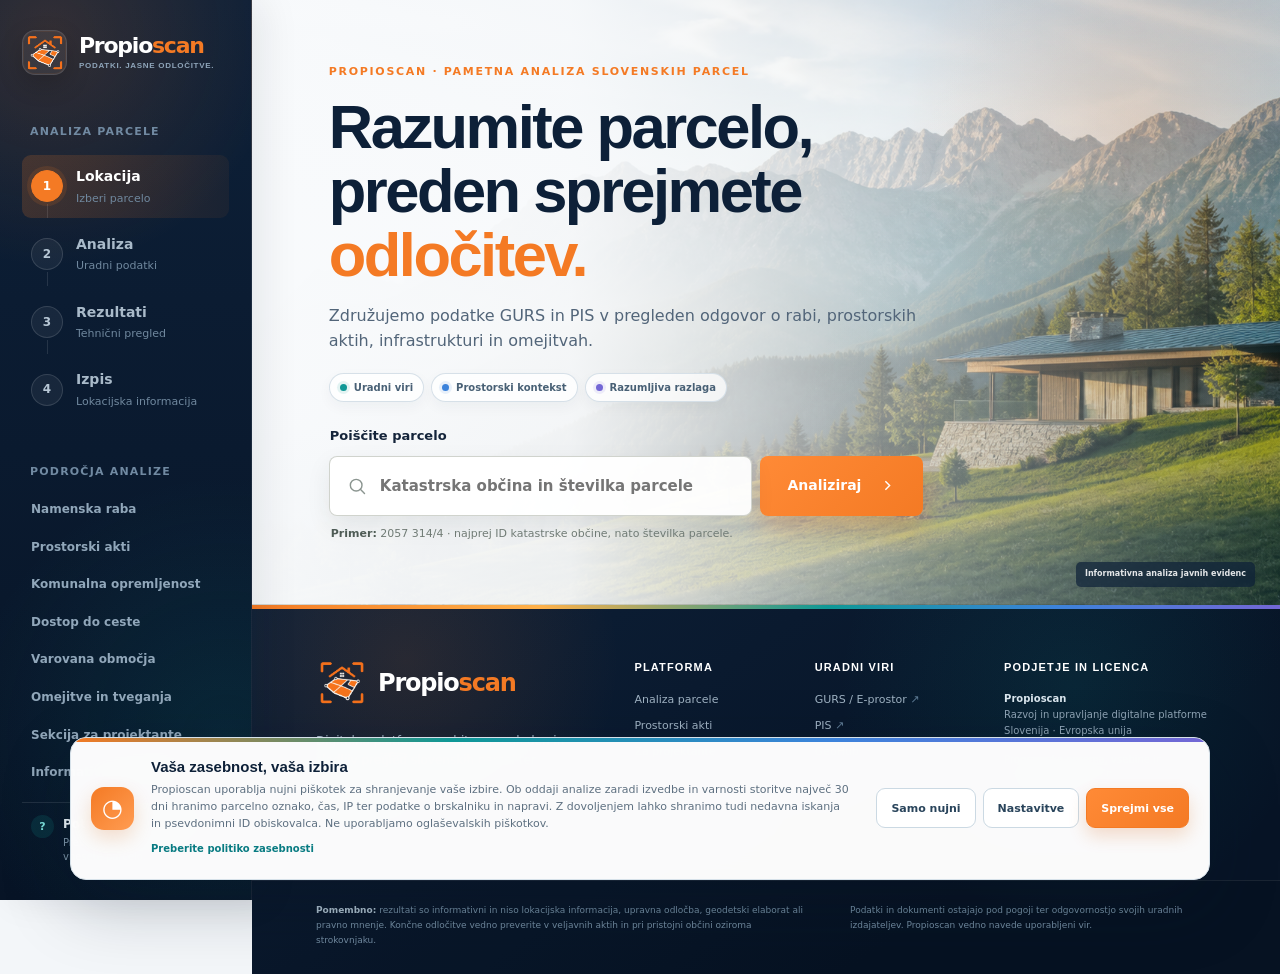
==== static/index.html @ 57010b32 "Add secure admin analytics panel" ====
<!doctype html>
<html lang="sl">
  <head>
    <meta charset="utf-8">
    <meta name="viewport" content="width=device-width, initial-scale=1">
    <meta name="description" content="Propioscan združi uradne podatke GURS, PIS in druge prostorske evidence v razumljiv pregled slovenske parcele.">
    <meta name="theme-color" content="#0d2038">
    <meta property="og:title" content="Propioscan — pameten pregled nepremičnine">
    <meta property="og:description" content="Uradni prostorski podatki, razloženi za boljše nepremičninske odločitve.">
    <meta property="og:type" content="website">
    <meta property="og:url" content="https://propioscan.com/">
    <meta property="og:image" content="https://propioscan.com/static/propioscan-mark.png">
    <link rel="canonical" href="https://propioscan.com/">
    <link rel="icon" type="image/png" href="/static/propioscan-mark.png">
    <link rel="apple-touch-icon" href="/static/propioscan-mark.png">
    <title>Propioscan — pameten pregled nepremičnine</title>
    <link rel="stylesheet" href="/static/styles.css">
    <script src="/static/app.js" defer></script>
  </head>
  <body>
    <div class="app-shell">
      <aside class="app-sidebar">
        <a class="brand" href="/" aria-label="Propioscan domov">
          <span class="brand-mark" aria-hidden="true">
            <img src="/static/propioscan-mark.png" alt="">
          </span>
          <span class="brand-copy">
            <span class="brand-name"><span class="brand-propio">Propio</span><span class="brand-scan">scan</span></span>
            <small>podatki. jasne odločitve.</small>
          </span>
        </a>

        <nav class="side-nav" aria-label="Potek analize">
          <span class="side-label">Analiza parcele</span>
          <a class="side-step is-active" href="#search-form"><b>1</b><span>Lokacija<small>Izberi parcelo</small></span></a>
          <a class="side-step" href="#results"><b>2</b><span>Analiza<small>Uradni podatki</small></span></a>
          <a class="side-step" href="#documents" data-open-result-tab="technical"><b>3</b><span>Rezultati<small>Tehnični pregled</small></span></a>
          <a class="side-step" href="#location-report" data-open-result-tab="report"><b>4</b><span>Izpis<small>Lokacijska informacija</small></span></a>
        </nav>

        <nav class="side-nav side-sections" aria-label="Področja analize">
          <span class="side-label">Področja analize</span>
          <a href="#land-use-assessment">Namenska raba</a>
          <a href="#planning-acts" data-open-result-tab="acts">Prostorski akti</a>
          <a href="#infrastructure">Komunalna opremljenost</a>
          <a href="#road-access">Dostop do ceste</a>
          <a href="#protected-areas">Varovana območja</a>
          <a href="#risks">Omejitve in tveganja</a>
          <a href="#documents" data-open-result-tab="technical">Sekcija za projektante</a>
          <a href="#location-report" data-open-result-tab="report">Informativni PDF izpis</a>
        </nav>

        <div class="sidebar-note">
          <span class="sidebar-note-icon">?</span>
          <div><strong>Potrebujete pomoč?</strong><small>Preverite, kako pravilno vnesete parcelo.</small></div>
        </div>
      </aside>

      <div class="page-shell">
        <header class="site-header">
          <button class="mobile-menu" type="button" aria-label="Odpri navigacijo" aria-expanded="false">
            <span></span><span></span><span></span>
          </button>
          <a class="mobile-brand" href="/" aria-label="Propioscan domov">
            <img src="/static/propioscan-mark.png" alt="">
            <strong><span>Propio</span><b>scan</b></strong>
          </a>
        </header>

        <main>
          <section class="hero" aria-labelledby="hero-title">
            <div class="hero-content">
              <div class="eyebrow">Propioscan · pametna analiza slovenskih parcel</div>
              <h1 id="hero-title">Razumite parcelo,<br>preden sprejmete <span>odločitev.</span></h1>
              <p class="hero-copy">Združujemo podatke GURS in PIS v pregleden odgovor o rabi, prostorskih aktih, infrastrukturi in omejitvah.</p>

              <div class="hero-trust" aria-label="Ključne prednosti platforme">
                <span class="trust-official">Uradni viri</span>
                <span class="trust-spatial">Prostorski kontekst</span>
                <span class="trust-ai">Razumljiva razlaga</span>
              </div>

              <form id="search-form" class="search-card">
                <label for="parcel-number">Poiščite parcelo</label>
                <div class="search-row">
                  <div class="input-wrap">
                    <svg aria-hidden="true" viewBox="0 0 24 24"><circle cx="11" cy="11" r="7"/><path d="m16 16 5 5"/></svg>
                    <input id="parcel-number" name="parcel-number" type="text" list="recent-parcels" autocomplete="off" spellcheck="false" placeholder="Katastrska občina in številka parcele" required minlength="3" maxlength="40" aria-describedby="parcel-help">
                    <datalist id="recent-parcels"></datalist>
                  </div>
                  <button id="search-button" type="submit">
                    <span>Analiziraj</span>
                    <svg aria-hidden="true" viewBox="0 0 24 24"><path d="m9 18 6-6-6-6"/></svg>
                  </button>
                </div>
                <div id="captcha-panel" class="captcha-panel" hidden>
                  <div class="captcha-copy">
                    <span class="captcha-shield" aria-hidden="true">✓</span>
                    <div><strong>Varnostno preverjanje</strong><p>Pred analizo potrdite, da zahtevo pošilja oseba.</p></div>
                  </div>
                  <button id="captcha-check" class="captcha-check" type="button" disabled>
                    <span aria-hidden="true">✓</span>
                    <strong>Preveri, da nisem robot</strong>
                  </button>
                  <div id="turnstile-widget" class="turnstile-widget"></div>
                  <p id="captcha-message" class="captcha-message" role="status" aria-live="polite">Nalagam preverjanje …</p>
                </div>
                <p id="parcel-help"><strong>Primer:</strong> 2057 314/4 · najprej ID katastrske občine, nato številka parcele.</p>
              </form>

              <div id="status" class="status-panel" role="status" aria-live="polite" hidden>
                <div class="status-copy">
                  <span class="spinner" aria-hidden="true"></span>
                  <div><strong id="status-title">Začenjamo iskanje …</strong><span id="status-detail">Povezujemo se z uradnimi viri.</span></div>
                  <b id="status-percent">0%</b>
                </div>
                <div class="progress-track"><i id="status-progress"></i></div>
              </div>
              <div id="error" class="error-panel" role="alert" hidden></div>
            </div>
            <span class="hero-source">Informativna analiza javnih evidenc</span>
          </section>

          <section id="results" class="results" aria-labelledby="results-title" hidden>
            <div class="result-heading">
              <div>
                <div class="result-title-line">
                  <h2 id="results-title">Pregled parcele</h2>
                  <span class="complete-pill"><i></i> Analiza zaključena</span>
                </div>
                <p>Podatki uradnih evidenc GURS in Prostorskega informacijskega sistema.</p>
              </div>
              <a class="source-link" href="https://www.e-prostor.gov.si/" target="_blank" rel="noopener noreferrer">Odpri GURS <span>↗</span></a>
            </div>

            <nav id="result-tabs" class="result-tabs" aria-label="Področja rezultatov" role="tablist">
              <button id="result-tab-overview" class="is-active" type="button" role="tab" aria-selected="true" aria-controls="result-panel-overview" data-result-tab="overview">Hitri pregled parcele</button>
              <button id="result-tab-report" class="is-featured" type="button" role="tab" aria-selected="false" aria-controls="result-panel-report" data-result-tab="report"><span>Lokacijska informacija</span><small>PDF</small></button>
              <button id="result-tab-technical" type="button" role="tab" aria-selected="false" aria-controls="result-panel-technical" data-result-tab="technical">Sekcija za projektante</button>
              <button id="result-tab-acts" type="button" role="tab" aria-selected="false" aria-controls="result-panel-acts" data-result-tab="acts">Prostorski akti</button>
            </nav>

            <div class="result-layout">
              <div class="result-main">
                <section id="result-panel-overview" class="result-tab-panel" role="tabpanel" aria-labelledby="result-tab-overview" data-result-panel="overview">
                  <div id="parcel-overview" class="parcel-overview"></div>

                  <div class="subsection-heading" id="map-heading">
                    <div><span class="section-kicker">Vsi prostorski prikazi na enem mestu</span><h3>Karte in posnetki parcele</h3></div>
                    <p>Izberite zavihek za posamezno sliko</p>
                  </div>
                  <div id="parcel-visuals"></div>

                  <div class="subsection-heading" id="land-use-map-heading">
                    <div><span class="section-kicker">Razlaga uradnega šifranta</span><h3>Namenska raba parcele</h3></div>
                    <p>Natančen geometrijski presek, deleži in površine</p>
                  </div>
                  <div id="land-use-assessment"></div>

                  <div class="subsection-heading">
                    <div><span class="section-kicker">GURS zbirni kataster GJI</span><h3>Komunalna opremljenost in dostop</h3></div>
                    <p>Kratke točke; podrobnosti odprete po potrebi</p>
                  </div>
                  <div class="access-grid compact-access">
                    <section class="compact-section" aria-labelledby="infrastructure-title"><h4 id="infrastructure-title">Komunalna opremljenost</h4><div id="infrastructure" class="infrastructure-grid"></div></section>
                    <section class="compact-section" aria-labelledby="road-title"><h4 id="road-title">Dostop do javne ceste</h4><div id="road-access"></div></section>
                  </div>

                  <div class="subsection-heading">
                    <div><span class="section-kicker">Hitra ocena uradnih prostorskih presekov</span><h3>Varovanja, omejitve in tveganja</h3></div>
                    <p>Trafnik od zelene do rdeče; podrobnosti so zložene</p>
                  </div>
                  <div class="grade-scale" aria-label="Pomen luči od zelene (brez omejitev) do rdeče (več pomembnih omejitev)">
                    <span class="grade-5"><b>5</b><small>Brez zadetka – brez omejitev</small></span>
                    <span class="grade-4"><b>4</b><small>Brez pomembne omejitve</small></span>
                    <span class="grade-3"><b>3</b><small>Opozorila – preveriti</small></span>
                    <span class="grade-2"><b>2</b><small>Pomembna omejitev</small></span>
                    <span class="grade-1"><b>1</b><small>Več pomembnih omejitev</small></span>
                  </div>
                  <div class="risk-score-grid">
                    <div id="protected-areas"></div>
                    <div id="cultural-heritage"></div>
                    <div id="constraints"></div>
                    <div id="risks"></div>
                  </div>
                  <p class="screening-disclaimer">Ocena je orientacijski povzetek števila in vrste vrnjenih zadetkov, ne pravna ali strokovna ocena resnosti. Ocena 5 pomeni le, da preverjeni sloji niso vrnili pomembnega preseka.</p>
                </section>

                <section id="result-panel-acts" class="result-tab-panel" role="tabpanel" aria-labelledby="result-tab-acts" data-result-panel="acts" hidden>
                  <div class="pane-intro">
                    <span class="section-kicker">Ločeno od osnovnega pregleda</span>
                    <h3>Prostorski akti</h3>
                    <p>Veljavni akti in akti v pripravi, povezane enote urejanja prostora ter neposredne povezave na uradne zapise PIS.</p>
                  </div>
                  <div class="subsection-heading compact-heading">
                    <div><span class="section-kicker">EUP, PEUP in namenska raba</span><h3>Prostorski kontekst</h3></div>
                  </div>
                  <div id="planning-context" class="planning-context"></div>
                  <div class="subsection-heading compact-heading">
                    <div><span class="section-kicker">Veljavni in pripravljajoči akti</span><h3>Vsi povezani akti</h3></div>
                  </div>
                  <div id="planning-acts" class="planning-acts"></div>
                </section>

                <section id="result-panel-technical" class="result-tab-panel" role="tabpanel" aria-labelledby="result-tab-technical" data-result-panel="technical" hidden>
                  <div class="pane-intro technical-intro">
                    <span class="technical-badge">Sekcija za projektante</span>
                    <h3>Tehnični pregled prostorskih dokumentov</h3>
                    <p>Podrobni PDF-ji, izseki, strojni povzetki in izvorne povezave so namenjeni projektantom ter uporabnikom, ki želijo preveriti dokazila v globino.</p>
                  </div>
                  <section id="documents" class="documents technical-documents" aria-labelledby="documents-title">
                    <div class="section-heading">
                      <div><span class="section-kicker">Preneseno in analizirano</span><h2 id="documents-title">Prostorski dokumenti</h2></div>
                      <div id="document-stats" class="document-stats"></div>
                    </div>
                    <div id="global-warnings" class="global-warnings"></div>
                    <div id="document-list" class="document-list"></div>
                  </section>
                </section>

                <section id="result-panel-report" class="result-tab-panel report-panel" role="tabpanel" aria-labelledby="result-tab-report" data-result-panel="report" hidden>
                  <div id="location-report" class="report-intro">
                    <div class="report-brand-line" aria-hidden="true">
                      <span class="report-brand-mark"><i></i></span>
                      <span><b>Propio</b><strong>scan</strong><small>Podatki. Jasne odločitve.</small></span>
                    </div>
                    <div class="report-intro-main">
                      <div>
                        <span class="report-kicker">Predizpolnjen pregled · Priloga 2</span>
                        <h3>Lokacijska informacija</h3>
                        <p>Informativni izpis z dejanskimi podatki analize, razporejenimi po desetih vsebinskih sklopih uradnega obrazca.</p>
                      </div>
                      <span class="report-document-badge">Ni uradna listina</span>
                    </div>
                    <div class="report-actions">
                      <a id="report-download" class="report-download-button" href="#" download aria-disabled="true">
                        <svg aria-hidden="true" viewBox="0 0 24 24"><path d="M12 3v12m0 0 5-5m-5 5-5-5M5 20h14"/></svg>
                        <span id="report-download-label">Prenesi PDF z vsemi podatki</span>
                      </a>
                      <a class="official-template-link" href="https://pisrs.si/api/datoteke/integracije/351620891" target="_blank" rel="noopener noreferrer">Uradna prazna predloga <span>↗</span></a>
                    </div>
                    <p id="report-download-status" class="report-download-status" role="status" aria-live="polite" hidden></p>
                  </div>

                  <div class="report-meta" aria-label="Podatki izpisa">
                    <div><span>Parcela</span><strong id="report-parcel-reference">—</strong></div>
                    <div><span>Katastrska občina</span><strong id="report-cadastral-municipality">—</strong></div>
                    <div><span>Občina</span><strong id="report-municipality">—</strong></div>
                    <div><span>Analiza zaključena</span><strong id="report-completed-at">—</strong></div>
                  </div>

                  <div class="report-notice" role="note">
                    <span aria-hidden="true">i</span>
                    <div><strong>Informativni osnutek, ne uradna listina</strong><p>Propioscan ne izdaja lokacijske informacije. Uradni dokument, podpis, žig in pravno veljavne odgovore lahko izda samo pristojna občina.</p></div>
                  </div>

                  <div class="report-status-legend" aria-label="Pomen oznak v izpisu">
                    <span class="report-status is-automatic"><i></i> Samodejno izpolnjeno</span>
                    <span class="report-status is-partial"><i></i> Delno izpolnjeno</span>
                    <span class="report-status is-review"><i></i> Preverite pri občini</span>
                  </div>

                  <div id="official-form-preview" class="official-form-preview"></div>
                </section>
              </div>
            </div>
          </section>
        </main>

        <footer id="legal-notice" class="site-footer">
          <div class="footer-main">
            <section class="footer-brand-block" aria-label="O platformi Propioscan">
              <a class="footer-brand" href="/" aria-label="Propioscan domov">
                <img src="/static/propioscan-mark.png" alt="">
                <span><b>Propio</b><strong>scan</strong></span>
              </a>
              <p>Digitalna platforma za hiter, pregleden in sledljiv pregled slovenskih parcel ter uradnih prostorskih podatkov.</p>
              <a class="footer-domain" href="https://propioscan.com/">propioscan.com</a>
            </section>

            <section class="footer-column">
              <h2>Platforma</h2>
              <a href="#search-form">Analiza parcele</a>
              <a href="#planning-acts" data-open-result-tab="acts">Prostorski akti</a>
              <a href="#documents" data-open-result-tab="technical">Za projektante</a>
              <a href="mailto:info@propioscan.com">info@propioscan.com</a>
              <button class="footer-link-button" type="button" data-cookie-settings>Nastavitve piškotkov</button>
              <button class="footer-link-button" type="button" data-privacy-open>Politika zasebnosti</button>
            </section>

            <section class="footer-column">
              <h2>Uradni viri</h2>
              <a href="https://www.e-prostor.gov.si/" target="_blank" rel="noopener noreferrer">GURS / E-prostor <span>↗</span></a>
              <a href="https://pis.eprostor.gov.si/" target="_blank" rel="noopener noreferrer">PIS <span>↗</span></a>
              <a href="https://ipi.eprostor.gov.si/" target="_blank" rel="noopener noreferrer">GeoHub <span>↗</span></a>
              <a href="https://gisportal.gov.si/evrd" target="_blank" rel="noopener noreferrer">eVRD <span>↗</span></a>
            </section>

            <section class="footer-column footer-company">
              <h2>Podjetje in licenca</h2>
              <p><strong>Propioscan</strong><br>Razvoj in upravljanje digitalne platforme<br>Slovenija · Evropska unija</p>
              <p>Programska oprema, vsebine in oblikovanje © 2026 Propioscan. Vse pravice pridržane.</p>
              <a href="https://creativecommons.org/licenses/by/4.0/" target="_blank" rel="noopener noreferrer">Podatki GURS · CC BY 4.0 <span>↗</span></a>
            </section>
          </div>

          <div class="footer-legal">
            <p><strong>Pomembno:</strong> rezultati so informativni in niso lokacijska informacija, upravna odločba, geodetski elaborat ali pravno mnenje. Končne odločitve vedno preverite v veljavnih aktih in pri pristojni občini oziroma strokovnjaku.</p>
            <p>Podatki in dokumenti ostajajo pod pogoji ter odgovornostjo svojih uradnih izdajateljev. Propioscan vedno navede uporabljeni vir.</p>
          </div>
        </footer>
      </div>
    </div>

    <section id="cookie-banner" class="cookie-banner" aria-label="Nastavitve zasebnosti" hidden>
      <div class="cookie-banner-icon" aria-hidden="true">◔</div>
      <div class="cookie-banner-copy">
        <strong>Vaša zasebnost, vaša izbira</strong>
        <p>Propioscan uporablja nujni piškotek za shranjevanje vaše izbire. Ob oddaji analize zaradi izvedbe in varnosti storitve največ 30 dni hranimo parcelno oznako, čas, IP ter podatke o brskalniku in napravi. Z dovoljenjem lahko shranimo tudi nedavna iskanja in psevdonimni ID obiskovalca. Ne uporabljamo oglaševalskih piškotkov.</p>
        <button type="button" data-privacy-open>Preberite politiko zasebnosti</button>
      </div>
      <div class="cookie-banner-actions">
        <button id="cookie-reject" class="cookie-button cookie-button-secondary" type="button">Samo nujni</button>
        <button class="cookie-button cookie-button-secondary" type="button" data-cookie-settings>Nastavitve</button>
        <button id="cookie-accept" class="cookie-button cookie-button-primary" type="button">Sprejmi vse</button>
      </div>
    </section>

    <dialog id="cookie-dialog" class="privacy-dialog" aria-labelledby="cookie-dialog-title">
      <div class="privacy-dialog-head">
        <div><span>Propioscan · zasebnost</span><h2 id="cookie-dialog-title">Nastavitve piškotkov</h2></div>
        <button class="dialog-close" type="button" data-cookie-close aria-label="Zapri nastavitve">×</button>
      </div>
      <p class="privacy-dialog-intro">Nenujne možnosti so privzeto izključene. Izbiro lahko kadar koli spremenite; preklic soglasja ne vpliva na zakonitost pretekle obdelave.</p>

      <div class="privacy-choices">
        <label class="privacy-choice is-required">
          <input type="checkbox" checked disabled>
          <span><strong>Nujni piškotki</strong><small>Vedno aktivni · shranijo vašo izbiro zasebnosti; skrbniški sejni piškotek se uporabi samo pri prijavi skrbnika.</small></span>
          <b>Vedno</b>
        </label>
        <label class="privacy-choice">
          <input id="cookie-functional" type="checkbox">
          <span><strong>Funkcionalno lokalno shranjevanje</strong><small>Zapomni si največ 10 nedavnih parcelnih poizvedb na tej napravi, da jih lahko hitreje ponovno izberete. Podatek se ne pošlje strežniku zaradi te funkcije.</small></span>
          <b>Izbirno</b>
        </label>
        <label class="privacy-choice">
          <input id="cookie-analytics" type="checkbox">
          <span><strong>Psevdonimna analitika</strong><small>Strežnik za največ 90 dni shrani naključni ID brskalnika, čas in iskano parcelno oznako. Ločeni operativni zapis zahteve vsebuje tudi IP in tehnične podatke ter se hrani največ 30 dni ne glede na to izbiro. Ob izklopu izbrišemo analitični ID in povezavo z njim.</small></span>
          <b>Izbirno</b>
        </label>
      </div>

      <details class="cookie-inventory">
        <summary>Podroben seznam piškotkov in lokalne hrambe</summary>
        <div class="cookie-table-wrap">
          <table>
            <thead><tr><th>Ime</th><th>Vrsta</th><th>Namen</th><th>Hramba</th></tr></thead>
            <tbody>
              <tr><td><code>propioscan_cookie_consent</code></td><td>Nujni piškotek</td><td>Izbrane kategorije in različica soglasja</td><td>180 dni</td></tr>
              <tr><td><code>propioscan_recent_searches</code></td><td>Lokalna shramba</td><td>Največ 10 nedavnih parcelnih poizvedb</td><td>30 dni</td></tr>
              <tr><td><code>propioscan_visitor_id</code></td><td>Analitični piškotek, HttpOnly</td><td>Naključni psevdonimni ID za povezavo dovoljenih iskalnih dogodkov</td><td>90 dni</td></tr>
              <tr><td><code>propioscan_admin_session</code></td><td>Nujni skrbniški piškotek, HttpOnly</td><td>Zaščitena prijava v skrbniško ploščo; javnim obiskovalcem se ne nastavi</td><td>8 ur oziroma do odjave</td></tr>
            </tbody>
          </table>
        </div>
      </details>

      <div class="privacy-dialog-actions">
        <button class="cookie-button cookie-button-ghost" type="button" data-cookie-close>Prekliči</button>
        <button id="cookie-save" class="cookie-button cookie-button-secondary" type="button">Shrani izbiro</button>
        <button id="cookie-dialog-accept" class="cookie-button cookie-button-primary" type="button">Sprejmi vse</button>
      </div>
    </dialog>

    <dialog id="privacy-dialog" class="privacy-dialog privacy-policy-dialog" aria-labelledby="privacy-dialog-title">
      <div class="privacy-dialog-head">
        <div><span>Različica 1.1 · 31. avgust 2026</span><h2 id="privacy-dialog-title">Politika zasebnosti</h2></div>
        <button class="dialog-close" type="button" data-privacy-close aria-label="Zapri politiko zasebnosti">×</button>
      </div>

      <div class="privacy-policy-content">
        <section>
          <h3>1. Upravljavec in kontakt</h3>
          <p>Upravljavec platforme je <strong>Propioscan, Slovenija, Evropska unija</strong>. Za vprašanja, dostop, popravek, izbris ali preklic soglasja pišite na <a href="mailto:info@propioscan.com">info@propioscan.com</a>.</p>
        </section>
        <section>
          <h3>2. Katere podatke obdelujemo</h3>
          <p>Za izvedbo in zaščito zahtevane analize zabeležimo parcelno oznako, identifikator in stanje opravila, čas zahteve, IP naslov, celoten uporabniški agent, iz njega določeno vrsto naprave, družino brskalnika in operacijskega sistema, jezik brskalnika ter gostitelja napotitvene strani. Zapis nastane ob oddaji analize, ne že ob navadnem ogledu strani.</p>
          <p>Za skrbniški pregled lahko iz IP-ja in uporabniškega agenta izračunamo kratko tehnično oznako skupine <code>T-*</code>. To je le približek: več oseb lahko uporablja isto oznako, ista oseba pa lahko uporablja več oznak. Oznake ne uporabljamo za avtomatizirano odločanje ali oglaševanje.</p>
          <p>Če dovolite funkcionalno hrambo, brskalnik lokalno shrani nedavne poizvedbe. Če dovolite analitiko, shranimo naključni ID brskalnika, čas dogodka in iskano parcelno oznako ter ta ID povežemo z operativnim zapisom zahteve.</p>
          <p>Za zaščito obrazca pred avtomatiziranimi zahtevami uporabljamo Cloudflare Turnstile. Pri varnostnem preverjanju lahko Cloudflare obdela naslov IP ter tehnične podatke o brskalniku in napravi; preveritveni žeton je kratkotrajen in se uporabi samo za odobritev zahteve.</p>
          <p>Ne zbiramo imena ali e-pošte obiskovalca in ne ustvarjamo oglaševalskega profila. Naključni analitični ID in tehnična oznaka označujeta brskalnik oziroma tehnično okolje in nista potrjena identiteta osebe.</p>
        </section>
        <section>
          <h3>3. Nameni in pravne podlage</h3>
          <ul>
            <li><strong>Izvedba zahtevane analize in operativna evidenca:</strong> odgovor na vašo zahtevo ter zakoniti interes zagotavljanja delujoče in varne storitve, odpravljanja napak, preprečevanja zlorab in merjenja zanesljivosti.</li>
            <li><strong>Nedavna iskanja:</strong> vaše soglasje; funkcijo lahko zavrnete ali kadar koli izključite.</li>
            <li><strong>Psevdonimna analitika:</strong> vaše soglasje; uporablja se za razumevanje uporabe in izboljšanje storitve.</li>
          </ul>
        </section>
        <section>
          <h3>4. Viri, prejemniki in prenosi</h3>
          <p>Parcelna oznaka se uporablja pri poizvedbah v uradne vire GURS, PIS, GeoHub in eVRD. Varnostni signal pošljemo ponudniku Cloudflare za preverjanje Turnstile; parcelne oznake mu ne pošiljamo. Če je omogočen AI-povzetek, se parcelno omejeni izseki in strukturirani prostorski podatki pošljejo ponudniku OpenAI; celotni PDF-ji se ne pošiljajo. Ponudniki lahko podatke obdelujejo zunaj EGP na podlagi veljavnih pogodbenih in drugih ustreznih zaščit.</p>
          <p>Propioscan podatkov ne prodaja in ne uporablja oglaševalskih ali profilirnih piškotkov.</p>
        </section>
        <section>
          <h3>5. Roki hrambe</h3>
          <ul>
            <li>izbira piškotkov: 180 dni;</li>
            <li>nedavna iskanja v vašem brskalniku: 30 dni oziroma do preklica;</li>
            <li>psevdonimni ID in dovoljeni analitični dogodki: največ 90 dni;</li>
            <li>operativni zapisi zahtev z IP-jem in tehničnimi podatki: največ 30 dni;</li>
            <li>rezultati zaključenega ali neuspelega opravila: največ 30 dni;</li>
            <li>neuspešni poskusi skrbniške prijave: največ 24 ur;</li>
            <li>skrbniška seja: največ 8 ur oziroma do odjave;</li>
            <li>predpomnjeni uradni dokumenti in zemljevidi: niso povezani z analitičnim ID-jem in se hranijo za učinkovito ponovno uporabo.</li>
          </ul>
        </section>
        <section>
          <h3>6. Vaše pravice</h3>
          <p>Glede na pogoje GDPR lahko zahtevate dostop, popravek, izbris, omejitev obdelave, prenosljivost in ugovarjate obdelavi. Soglasje lahko kadar koli prekličete v nastavitvah piškotkov. Pritožbo lahko vložite pri <a href="https://www.ip-rs.si/" target="_blank" rel="noopener noreferrer">Informacijskem pooblaščencu Republike Slovenije <span>↗</span></a>.</p>
        </section>
        <section>
          <h3>7. Avtomatizirana razlaga</h3>
          <p>AI-povzetek in ocene so informativna pomoč, ne odločitev s pravnim ali podobno pomembnim učinkom. Ne nadomestijo veljavnega prostorskega akta, lokacijske informacije, upravne odločbe ali strokovnega mnenja.</p>
        </section>
        <section class="privacy-compliance-note">
          <h3>8. Varnost in skrbniški dostop</h3>
          <p>Skrbniška plošča je zaščitena z uporabniškim imenom, močnim zgoščenim geslom, preverjanjem Turnstile, omejevanjem neuspelih prijav in časovno omejenim varnim sejnim piškotkom. Dostop do evidenc je namenjen samo pooblaščenemu skrbniku.</p>
        </section>
      </div>

      <div class="privacy-dialog-actions">
        <button class="cookie-button cookie-button-secondary" type="button" data-cookie-settings>Nastavitve piškotkov</button>
        <button class="cookie-button cookie-button-primary" type="button" data-privacy-close>Zapri</button>
      </div>
    </dialog>
  </body>
</html>
---- static/styles.css ----
:root {
  --ink: #14243a;
  --ink-soft: #475b70;
  --muted: #6f7f90;
  --canvas: #f3f6f9;
  --paper: #ffffff;
  --green: #0f7d7e;
  --green-dark: #0a4658;
  --green-pale: #e0f3f1;
  --gold: #f47a24;
  --gold-dark: #d95d0c;
  --gold-pale: #fff0e5;
  --navy: #0d2038;
  --navy-deep: #071426;
  --navy-soft: #173957;
  --teal: #0f9896;
  --sky: #3c83db;
  --violet: #7367d5;
  --orange: #f47a24;
  --line: #dbe3eb;
  --red: #a84b3e;
  --amber: #b67927;
  --blue: #3f7fa3;
  --sidebar: 226px;
  --shadow: 0 14px 36px rgba(20, 42, 66, .09);
}

* { box-sizing: border-box; }
html { scroll-behavior: smooth; scroll-padding-top: 92px; }
body {
  margin: 0;
  color: var(--ink);
  background: var(--canvas);
  font: 400 15px/1.55 "DM Sans", sans-serif;
  -webkit-font-smoothing: antialiased;
}
a { color: inherit; }
button, input { font: inherit; }
[hidden] { display: none !important; }

.app-shell { min-height: 100vh; display: grid; grid-template-columns: var(--sidebar) minmax(0, 1fr); }
.app-sidebar {
  position: sticky;
  top: 0;
  height: 100vh;
  z-index: 20;
  padding: 25px 18px 22px;
  display: flex;
  flex-direction: column;
  border-right: 1px solid #dedfd8;
  background: #f8f7f3;
}
.brand { min-height: 44px; display: flex; align-items: center; gap: 10px; color: #273832; text-decoration: none; font: 800 18px/1 "Manrope", sans-serif; letter-spacing: -.8px; }
.brand > span:last-child { display: flex; flex-direction: column; }
.brand small { margin-top: 5px; color: #8b918e; font: 600 7px/1 "DM Sans", sans-serif; text-transform: uppercase; letter-spacing: .8px; }
.brand-mark { width: 37px; height: 37px; flex: 0 0 37px; display: grid; place-items: center; color: var(--gold); border: 1px solid #d8c08d; border-radius: 11px; background: #f4ecd9; }
.brand-mark svg { width: 23px; fill: none; stroke: currentColor; stroke-width: 1.6; stroke-linejoin: round; }

.side-nav { margin-top: 48px; display: grid; gap: 5px; }
.side-label { margin: 0 8px 10px; color: #8a918d; font-size: 9px; font-weight: 800; text-transform: uppercase; letter-spacing: 1.2px; }
.side-step { position: relative; padding: 9px 7px; display: flex; align-items: center; gap: 11px; border-radius: 9px; color: #647069; text-decoration: none; }
.side-step::after { content: ""; position: absolute; left: 20px; top: 42px; width: 1px; height: 12px; background: #d8dbd5; }
.side-step:last-child::after { display: none; }
.side-step b { width: 27px; height: 27px; flex: 0 0 27px; display: grid; place-items: center; border: 1px solid #d5d9d3; border-radius: 50%; background: white; font-size: 10px; }
.side-step span { display: flex; flex-direction: column; font-size: 12px; font-weight: 700; }
.side-step small { margin-top: 2px; color: #9aa09c; font-size: 9px; font-weight: 500; }
.side-step.is-active { color: var(--ink); background: #f0ede5; }
.side-step.is-active b { color: white; border-color: var(--gold); background: var(--gold); }
.side-sections { margin-top: 42px; gap: 1px; }
.side-sections a { padding: 7px 9px; border-radius: 6px; color: #737c77; text-decoration: none; font-size: 10px; font-weight: 600; }
.side-sections a:hover { color: var(--green); background: #eef0ea; }
.sidebar-note { margin-top: auto; padding: 12px 9px; display: flex; align-items: flex-start; gap: 9px; border-top: 1px solid #e0e1da; }
.sidebar-note-icon { width: 23px; height: 23px; flex: 0 0 23px; display: grid; place-items: center; border-radius: 50%; color: var(--green); background: #e4ebe5; font-size: 11px; font-weight: 800; }
.sidebar-note div { display: flex; flex-direction: column; }
.sidebar-note strong { font-size: 10px; }
.sidebar-note small { margin-top: 2px; color: #8d9590; font-size: 8px; line-height: 1.4; }

.page-shell { min-width: 0; min-height: 100vh; display: flex; flex-direction: column; }
.site-header {
  position: sticky;
  top: 0;
  z-index: 15;
  height: 70px;
  padding: 0 34px;
  display: none;
  align-items: center;
  justify-content: space-between;
  border-bottom: 1px solid rgba(220, 221, 214, .9);
  background: rgba(250, 249, 246, .92);
  backdrop-filter: blur(14px);
}
.data-pill { display: flex; align-items: center; gap: 8px; color: #68736d; font-size: 10px; font-weight: 700; }
.data-pill i { width: 7px; height: 7px; border-radius: 50%; background: #70a044; box-shadow: 0 0 0 4px rgba(112, 160, 68, .12); }
.mobile-menu { display: none; width: 36px; height: 36px; padding: 9px; border: 1px solid var(--line); border-radius: 8px; background: white; }
.mobile-menu span { height: 1px; display: block; margin: 4px 0; background: var(--ink); }

main { min-width: 0; flex: 1; overflow: hidden; }
.hero {
  position: relative;
  min-height: 390px;
  padding: 54px clamp(30px, 5vw, 74px) 44px;
  display: flex;
  align-items: center;
  overflow: hidden;
  background-image:
    linear-gradient(90deg, rgba(244, 245, 240, .98) 0%, rgba(244, 245, 240, .92) 30%, rgba(244, 245, 240, .42) 58%, rgba(34, 50, 43, .08) 100%),
    linear-gradient(0deg, rgba(36, 49, 43, .23), transparent 38%),
    url("/static/alpine-parcel-hero.png");
  background-size: cover;
  background-position: center;
}
.hero-content { position: relative; z-index: 2; width: min(680px, 62%); min-width: 0; }
.eyebrow, .section-kicker { color: var(--gold-dark); font-size: 9px; text-transform: uppercase; letter-spacing: 1.7px; font-weight: 800; }
.hero h1 { margin: 10px 0 10px; font: 800 clamp(35px, 4vw, 54px)/1.04 "Manrope", sans-serif; letter-spacing: -2.5px; }
.hero h1 span { color: var(--gold-dark); }
.hero-copy { max-width: 570px; margin: 0 0 24px; color: #57645e; font-size: 13px; }
.hero-source { position: absolute; right: 25px; bottom: 18px; padding: 6px 9px; border-radius: 5px; color: rgba(255,255,255,.88); background: rgba(29, 45, 38, .54); backdrop-filter: blur(8px); font-size: 8px; font-weight: 600; }

.search-card { position: relative; z-index: 2; max-width: 640px; color: var(--ink); }
.search-card > label { display: block; margin: 0 0 7px 1px; font-size: 10px; font-weight: 800; }
.search-row { display: grid; grid-template-columns: 1fr auto; gap: 8px; }
.input-wrap { position: relative; min-width: 0; }
.input-wrap svg { position: absolute; left: 15px; top: 50%; width: 17px; transform: translateY(-50%); fill: none; stroke: #8b9590; stroke-width: 1.7; stroke-linecap: round; }
.input-wrap input { width: 100%; min-width: 0; height: 50px; padding: 0 16px 0 43px; border: 1px solid rgba(202, 205, 199, .88); border-radius: 8px; outline: none; color: var(--ink); background: rgba(255,255,255,.94); box-shadow: 0 9px 25px rgba(41, 54, 48, .08); font-size: 12px; font-weight: 600; transition: .2s; }
.input-wrap input:focus { border-color: var(--gold); box-shadow: 0 0 0 4px rgba(189,138,49,.12), 0 9px 25px rgba(41,54,48,.08); }
.search-row button { height: 50px; padding: 0 20px; display: flex; align-items: center; gap: 18px; border: 0; border-radius: 8px; color: white; background: var(--gold); box-shadow: 0 10px 22px rgba(137, 91, 22, .18); font-size: 11px; font-weight: 800; cursor: pointer; transition: .2s; }
.search-row button:hover { background: var(--gold-dark); transform: translateY(-1px); }
.search-row button:disabled { opacity: .52; cursor: not-allowed; transform: none; box-shadow: none; }
.search-row button svg { width: 17px; fill: none; stroke: currentColor; stroke-width: 2; }
.search-card p { margin: 7px 2px 0; color: #727d77; font-size: 9px; }
.search-card p strong { color: #505d57; }
.captcha-panel { margin-top: 10px; padding: 13px; border: 1px solid #cddde5; border-radius: 10px; background: rgba(255, 255, 255, .96); box-shadow: 0 10px 25px rgba(21, 43, 67, .09); }
.captcha-copy { margin-bottom: 10px; display: flex; align-items: center; gap: 10px; }
.captcha-shield { width: 27px; height: 27px; flex: 0 0 27px; display: grid; place-items: center; border-radius: 8px; color: white; background: var(--teal); font-size: 13px; font-weight: 900; }
.captcha-copy strong { display: block; color: var(--navy); font-size: 10px; }
.captcha-copy p, .captcha-message { margin: 2px 0 0; color: var(--muted); font-size: 8px; }
.captcha-check { width: 100%; min-height: 46px; padding: 0 14px; display: flex; align-items: center; justify-content: center; gap: 9px; border: 1px solid #b9ccd5; border-radius: 8px; color: var(--navy); background: #f8fbfc; cursor: pointer; }
.captcha-check > span { width: 20px; height: 20px; display: grid; place-items: center; border: 2px solid #9eb2bd; border-radius: 5px; color: transparent; font-size: 11px; }
.captcha-check > strong { font-size: 10px; }
.captcha-check:hover:not(:disabled) { border-color: var(--teal); background: #f0faf8; }
.captcha-check:disabled { opacity: .7; cursor: not-allowed; }
.captcha-panel.is-verified .captcha-check { color: #087b78; border-color: #9fd4ca; background: #e7f6f1; }
.captcha-panel.is-verified .captcha-check > span { color: white; border-color: var(--teal); background: var(--teal); }
.turnstile-widget { min-height: 0; overflow-x: auto; }
.captcha-message.is-error { color: #a94435; font-weight: 750; }
.captcha-message.is-success { color: #087b78; font-weight: 750; }
.captcha-panel.is-verified { border-color: #9fd4ca; background: rgba(240, 251, 248, .97); }

.status-panel, .error-panel { position: relative; z-index: 2; max-width: 640px; margin-top: 12px; padding: 13px 15px; border-radius: 9px; text-align: left; }
.status-panel { color: var(--ink); background: rgba(255,255,255,.95); box-shadow: var(--shadow); }
.status-copy { display: flex; align-items: center; gap: 11px; }
.status-copy div { display: flex; flex: 1; flex-direction: column; }
.status-copy strong { font-size: 11px; }
.status-copy span:not(.spinner) { color: var(--muted); font-size: 9px; }
.status-copy b { color: var(--gold-dark); font-size: 10px; }
.spinner { width: 19px; height: 19px; border: 2px solid #dddeda; border-top-color: var(--gold); border-radius: 50%; animation: spin .8s linear infinite; }
@keyframes spin { to { transform: rotate(360deg); } }
.progress-track { height: 3px; margin-top: 10px; overflow: hidden; border-radius: 4px; background: #e5e6e1; }
.progress-track i { width: 0; height: 100%; display: block; background: var(--gold); transition: width .45s ease; }
.error-panel { color: #762b21; background: #fff1ed; border: 1px solid #efc9c2; font-size: 11px; font-weight: 600; }

.results { padding: 34px clamp(24px, 4vw, 54px) 10px; background: #f8f7f3; }
.result-heading { max-width: 1280px; margin: 0 auto 21px; display: flex; align-items: center; justify-content: space-between; gap: 20px; }
.result-title-line { display: flex; align-items: center; gap: 12px; }
.result-heading h2 { margin: 0; font: 800 24px/1.2 "Manrope", sans-serif; letter-spacing: -1px; }
.result-heading p { margin: 4px 0 0; color: var(--muted); font-size: 10px; }
.complete-pill { padding: 5px 9px; display: inline-flex; align-items: center; gap: 6px; border-radius: 20px; color: #4d7b43; background: #e5f0df; font-size: 8px; font-weight: 800; }
.complete-pill i { width: 5px; height: 5px; border-radius: 50%; background: #63a054; }
.source-link, .map-link { padding: 8px 11px; border: 1px solid #d9dad4; border-radius: 7px; color: var(--green); background: rgba(255,255,255,.65); text-decoration: none; font-size: 9px; font-weight: 800; }
.result-tabs { max-width: 1280px; margin: 0 auto 24px; display: flex; gap: 27px; overflow-x: auto; border-bottom: 1px solid #dddeda; }
.result-tabs a { flex: none; padding: 0 2px 10px; color: #6f7974; border-bottom: 2px solid transparent; text-decoration: none; font-size: 9px; font-weight: 700; }
.result-tabs a.is-active { color: var(--gold-dark); border-bottom-color: var(--gold); }
.result-layout { max-width: 1280px; margin: auto; display: grid; grid-template-columns: minmax(0, 1fr); align-items: start; }
.result-main { min-width: 0; }

.parcel-overview { display: grid; grid-template-columns: 1.25fr .75fr; gap: 13px; }
.parcel-card { overflow: hidden; border: 1px solid var(--line); border-radius: 11px; background: var(--paper); box-shadow: var(--shadow); }
.parcel-primary { padding: 20px 22px; display: flex; align-items: flex-start; justify-content: space-between; gap: 20px; color: white; background: var(--green); }
.parcel-id span { color: #c6d4cd; font-size: 8px; text-transform: uppercase; letter-spacing: 1.2px; }
.parcel-id strong { display: block; margin-top: 3px; font: 800 24px "Manrope", sans-serif; }
.parcel-place { color: #cedbd5; text-align: right; font-size: 9px; }
.parcel-place strong { display: block; color: white; }
.fact-grid { display: grid; grid-template-columns: repeat(3, 1fr); }
.fact { min-height: 78px; padding: 15px 17px; border-top: 1px solid var(--line); border-right: 1px solid var(--line); }
.fact:nth-child(3n) { border-right: 0; }
.fact span, .valuation-row span { display: block; color: var(--muted); font-size: 8px; text-transform: uppercase; letter-spacing: .8px; }
.fact strong { display: block; margin-top: 5px; font: 700 13px "Manrope", sans-serif; }
.fact small { color: #929a95; font-size: 8px; }
.valuation-card { padding: 20px; border: 1px solid #dbe2d6; border-radius: 11px; background: #e8eee2; }
.valuation-card > span { color: #65715f; font-size: 8px; font-weight: 800; text-transform: uppercase; letter-spacing: 1px; }
.valuation-card > strong { margin: 5px 0 12px; display: block; color: var(--green-dark); font: 800 27px "Manrope", sans-serif; letter-spacing: -1.2px; }
.valuation-card > p { margin: 0 0 11px; color: #697165; font-size: 8px; }
.valuation-row { padding: 8px 0; display: flex; align-items: center; justify-content: space-between; gap: 10px; border-top: 1px solid rgba(62,83,52,.14); }
.valuation-row span { text-transform: none; letter-spacing: 0; }
.valuation-row b { font-size: 9px; text-align: right; }

.subsection-heading { margin: 42px 0 15px; display: flex; align-items: end; justify-content: space-between; gap: 20px; }
.subsection-heading h3 { margin: 3px 0 0; font: 800 18px "Manrope", sans-serif; letter-spacing: -.5px; }
.subsection-heading p { margin: 0; color: var(--muted); font-size: 9px; }
.section-heading { display: flex; align-items: end; justify-content: space-between; gap: 20px; margin-bottom: 22px; }
.section-heading h2 { margin: 4px 0 0; font: 800 25px/1.15 "Manrope", sans-serif; letter-spacing: -1px; }
.planning-context { margin-top: 11px; display: grid; grid-template-columns: repeat(3, 1fr); gap: 9px; }
.context-card { padding: 14px; border: 1px solid var(--line); border-radius: 9px; background: rgba(255,255,255,.65); }
.context-card .context-code, .land-use-code { display: inline-flex; padding: 3px 6px; border-radius: 5px; color: var(--green); background: #dfe9d7; font-size: 8px; font-weight: 800; }
.context-card strong { margin: 8px 0 3px; display: block; font-size: 10px; }
.context-card p { margin: 0; color: var(--muted); font-size: 8px; }
.empty-card { padding: 20px; border: 1px dashed #cbd0ca; border-radius: 9px; color: var(--muted); text-align: center; font-size: 10px; }

.parcel-map-card { overflow: hidden; border: 1px solid var(--line); border-radius: 11px; background: var(--paper); box-shadow: var(--shadow); }
.parcel-map-frame { position: relative; aspect-ratio: 1200 / 620; overflow: hidden; background: #dfe4de; }
.parcel-map-frame img { position: absolute; inset: 0; width: 100%; height: 100%; object-fit: cover; }
.parcel-map-overlay { pointer-events: none; }
.parcel-map-caption { padding: 13px 15px; display: flex; align-items: center; justify-content: space-between; gap: 20px; }
.parcel-map-caption strong { font: 700 10px "Manrope", sans-serif; }
.parcel-map-caption p { max-width: 680px; margin: 3px 0 0; color: var(--muted); font-size: 8px; }
.map-link { flex: none; }

.planning-map-card { overflow: hidden; border: 1px solid var(--line); border-radius: 11px; background: var(--paper); box-shadow: var(--shadow); }
.planning-map-frame { position: relative; aspect-ratio: 1200 / 760; overflow: hidden; background: #e5e8e1; }
.planning-map-frame > img { position: absolute; inset: 0; width: 100%; height: 100%; object-fit: cover; }
.planning-map-overlay { z-index: 2; pointer-events: none; }
.planning-map-codes { position: absolute; left: 14px; bottom: 14px; z-index: 3; max-width: calc(100% - 28px); display: flex; flex-wrap: wrap; gap: 7px; }
.planning-map-code { min-width: 96px; padding: 8px 10px; display: flex; align-items: center; gap: 8px; border: 1px solid rgba(255,255,255,.75); border-radius: 8px; color: white; background: rgba(32,52,43,.86); box-shadow: 0 5px 16px rgba(23,39,32,.2); backdrop-filter: blur(8px); }
.planning-map-code b { min-width: 29px; color: #f2c978; font: 800 12px "Manrope", sans-serif; }
.planning-map-code span { font-size: 8px; font-weight: 700; }
.planning-map-caption { padding: 13px 15px; display: flex; align-items: center; justify-content: space-between; gap: 20px; }
.planning-map-caption strong { font: 700 10px "Manrope", sans-serif; }
.planning-map-caption p { max-width: 720px; margin: 3px 0 0; color: var(--muted); font-size: 8px; }
.planning-map-caption small { margin-top: 4px; display: block; color: #89938e; font-size: 7px; }
.planning-map-legend { padding: 0 15px 14px; border-top: 1px solid var(--line); }
.planning-map-legend summary { padding: 11px 0 0; color: var(--green); font-size: 8px; font-weight: 800; cursor: pointer; }
.planning-map-legend img { max-width: min(100%, 500px); margin: 12px auto 0; display: block; border: 1px solid var(--line); background: white; }
.planning-map-evidence { margin-top: 13px; padding: 15px; border: 1px solid var(--line); border-radius: 11px; background: rgba(255,255,255,.58); }
.planning-map-evidence-head { margin-bottom: 11px; display: flex; align-items: center; justify-content: space-between; gap: 15px; }
.planning-map-evidence-head div { font: 800 11px "Manrope", sans-serif; }
.planning-map-evidence-head span { color: var(--muted); font-size: 8px; }
.planning-pdf-grid { display: grid; grid-template-columns: repeat(2, minmax(0, 1fr)); gap: 11px; }
.planning-pdf-card { min-width: 0; overflow: hidden; border: 1px solid var(--line); border-radius: 9px; background: var(--paper); }
.planning-pdf-preview { min-height: 210px; display: block; background: #e8e9e4; }
.planning-pdf-preview img { width: 100%; height: 100%; max-height: 520px; display: block; object-fit: contain; }
.planning-pdf-body { padding: 12px; }
.planning-pdf-body > span { color: var(--gold-dark); font-size: 7px; font-weight: 800; text-transform: uppercase; letter-spacing: .6px; }
.planning-pdf-body strong { margin-top: 4px; display: block; overflow-wrap: anywhere; font-size: 10px; }
.planning-pdf-body p { margin: 3px 0 8px; color: var(--muted); font-size: 8px; }
.planning-pdf-body a { color: var(--green); font-size: 8px; font-weight: 800; text-decoration: none; }

.assessment-card { overflow: hidden; border: 1px solid var(--line); border-radius: 11px; background: var(--paper); box-shadow: 0 8px 24px rgba(30,50,42,.05); }
.assessment-card.tone-positive { border-top: 3px solid #5f903c; }
.assessment-card.tone-caution { border-top: 3px solid #d0963f; }
.assessment-card.tone-concern { border-top: 3px solid var(--red); }
.assessment-card.tone-unknown { border-top: 3px solid #84918b; }
.assessment-head { padding: 18px 20px; display: flex; align-items: flex-start; gap: 12px; border-bottom: 1px solid var(--line); }
.assessment-head h4 { margin: 2px 0 3px; font: 800 16px "Manrope", sans-serif; }
.assessment-head p { margin: 0; color: var(--muted); font-size: 9px; }
.assessment-label { color: #7d8782; font-size: 7px; font-weight: 800; text-transform: uppercase; letter-spacing: 1px; }
.status-mark { width: 24px; height: 24px; flex: 0 0 24px; display: grid; place-items: center; border-radius: 50%; font: 800 11px "Manrope", sans-serif; }
.status-mark.tone-positive { color: #315d29; background: #dcebd3; }
.status-mark.tone-caution { color: #80551b; background: #f9e8ca; }
.status-mark.tone-concern { color: #82372d; background: #f5dcd6; }
.status-mark.tone-unknown, .status-mark.tone-neutral { color: #596760; background: #e5e9e5; }
.land-use-items { display: grid; grid-template-columns: repeat(2, 1fr); }
.land-use-row { padding: 15px 17px; display: grid; grid-template-columns: auto 1fr; gap: 10px; border-right: 1px solid var(--line); border-bottom: 1px solid var(--line); }
.land-use-row:nth-child(2n) { border-right: 0; }
.land-use-code { min-width: 30px; height: 24px; align-items: center; justify-content: center; }
.land-use-row.tone-caution .land-use-code { color: #80551b; background: #f9e8ca; }
.land-use-row.tone-concern .land-use-code { color: #82372d; background: #f5dcd6; }
.land-use-row.tone-unknown .land-use-code { color: #596760; background: #e5e9e5; }
.land-use-row strong { display: block; font-size: 10px; }
.land-use-row div > span { margin-top: 2px; display: block; color: #68736d; font-size: 8px; font-weight: 700; }
.land-use-row div > .land-use-measure { color: var(--gold-dark); }
.land-use-row p { margin: 5px 0 0; color: var(--muted); font-size: 8px; }
.assessment-disclaimer { margin: 0; padding: 12px 17px; color: #6f6252; background: #f6f0e5; font-size: 8px; }

.planning-acts { display: grid; gap: 8px; }
.planning-act-card { padding: 14px 15px; display: flex; align-items: center; justify-content: space-between; gap: 20px; border: 1px solid var(--line); border-radius: 9px; background: rgba(255,255,255,.72); }
.planning-act-copy > strong { display: block; font: 700 10px/1.4 "Manrope", sans-serif; }
.planning-act-copy > p { margin: 3px 0 0; color: var(--muted); font-size: 8px; }
.act-stats { flex: none; display: flex; align-items: center; gap: 6px; }
.act-stats > a { padding: 6px 8px; border: 1px solid #d5d8d3; border-radius: 6px; color: var(--green); text-decoration: none; font-size: 8px; font-weight: 800; }
.badges { display: flex; flex-wrap: wrap; gap: 5px; margin-bottom: 6px; }
.badge { padding: 3px 6px; border-radius: 4px; color: #58645e; background: #edf0ec; font-size: 7px; font-weight: 800; text-transform: uppercase; letter-spacing: .5px; }
.badge.mention { color: #265130; background: #dcebd3; }
.badge.zero { color: #766a58; background: #eee9df; }

.access-grid { display: grid; grid-template-columns: 1.25fr .75fr; gap: 13px; align-items: start; }
.access-grid h4, .screening-panel > h4 { margin: 0 0 9px; font: 800 12px "Manrope", sans-serif; }
.infrastructure-grid { display: grid; grid-template-columns: repeat(2, 1fr); gap: 7px; }
.utility-card { min-height: 113px; padding: 12px; display: flex; flex-direction: column; border: 1px solid var(--line); border-radius: 8px; background: rgba(255,255,255,.72); }
.utility-card.tone-positive { border-left: 3px solid #74a44f; }
.utility-card.tone-caution { border-left: 3px solid #d2a052; }
.utility-card.tone-concern { border-left: 3px solid #b75b4f; }
.utility-card.tone-unknown { border-left: 3px solid #8a9690; }
.utility-head { display: flex; align-items: center; gap: 8px; }
.utility-head strong, .utility-head span { display: block; }
.utility-head strong { font-size: 10px; }
.utility-head div > span { color: var(--muted); font-size: 8px; }
.utility-detail { margin: 7px 0 0; color: #59655f; font-size: 8px; }
.utility-card small { margin-top: auto; padding-top: 8px; display: block; color: #8b938f; font-size: 7px; line-height: 1.45; }
.road-card { padding: 15px; border: 1px solid var(--line); border-radius: 9px; background: var(--paper); }
.road-card.tone-positive { border-top: 3px solid #74a44f; }
.road-card.tone-caution { border-top: 3px solid #d2a052; }
.road-card.tone-concern { border-top: 3px solid #b75b4f; }
.road-card.tone-unknown { border-top: 3px solid #8a9690; }
.road-head { display: flex; gap: 9px; align-items: center; }
.road-head strong { margin-top: 1px; display: block; font: 700 11px/1.35 "Manrope", sans-serif; }
.road-card > p { margin: 12px 0; color: var(--muted); font-size: 9px; }
.legal-access { padding: 10px; border-radius: 7px; color: #665942; background: #f5eedf; }
.legal-access strong { font-size: 8px; }
.legal-access p { margin: 3px 0 0; font-size: 7px; }

.screening-grid { display: grid; grid-template-columns: repeat(2, 1fr); gap: 10px; }
.screening-panel { padding: 15px; border: 1px solid var(--line); border-radius: 10px; background: rgba(255,255,255,.55); }
.screening-panel-note { margin: -3px 0 10px; color: var(--muted); font-size: 8px; }
.spatial-findings { display: grid; gap: 6px; }
.spatial-finding { padding: 10px; border-radius: 7px; background: var(--paper); box-shadow: 0 4px 14px rgba(30,50,42,.04); }
.spatial-finding.tone-caution { border-left: 3px solid #d2a052; }
.spatial-finding.tone-concern { border-left: 3px solid #b75b4f; }
.spatial-finding.tone-positive { border-left: 3px solid #74a44f; }
.spatial-finding-head { display: flex; gap: 8px; align-items: flex-start; }
.spatial-finding-head span:not(.status-mark) { display: block; color: #7b8781; font-size: 7px; font-weight: 800; text-transform: uppercase; letter-spacing: .6px; }
.spatial-finding-head strong { margin-top: 1px; display: block; font-size: 9px; }
.spatial-finding > p { margin: 6px 0 0 32px; color: var(--muted); font-size: 8px; }
.finding-source { margin: 6px 0 0 32px; display: block; color: var(--green); font-size: 7px; font-weight: 700; text-decoration: none; }
.spatial-empty { min-height: 52px; padding: 10px; display: flex; align-items: center; gap: 9px; border: 1px dashed #ccd2cc; border-radius: 7px; }
.spatial-empty p { margin: 0; color: var(--muted); font-size: 8px; }
.screening-disclaimer { margin: 10px 0 0; padding: 10px 12px; border-radius: 7px; color: #6f6252; background: #f4ede0; font-size: 8px; }

.documents { max-width: 1052px; margin: auto; padding: 76px 30px 0; }
.document-stats { display: flex; gap: 7px; }
.stat-chip { padding: 6px 9px; border-radius: 6px; color: #5e6a64; background: #e7e9e5; font-size: 9px; font-weight: 700; }
.stat-chip strong { color: var(--ink); }
.global-warnings { margin-bottom: 12px; }
.warning { margin: 6px 0; padding: 10px 12px; border-radius: 7px; color: #75501b; background: #fff4dd; font-size: 9px; }
.document-list { display: grid; gap: 12px; }
.document-card { overflow: hidden; border: 1px solid var(--line); border-radius: 11px; background: var(--paper); box-shadow: 0 8px 25px rgba(30,50,42,.05); }
.document-card.no-mention { opacity: .83; }
.document-head { padding: 18px 20px; display: grid; grid-template-columns: 1fr auto; gap: 16px; border-bottom: 1px solid var(--line); }
.document-head h3 { margin: 0 0 4px; font: 700 14px/1.3 "Manrope", sans-serif; }
.document-head p { margin: 0; color: var(--muted); font-size: 9px; }
.document-actions { display: flex; align-items: center; gap: 6px; }
.document-actions a { padding: 7px 9px; border: 1px solid #cfd4ce; border-radius: 6px; color: var(--green); text-decoration: none; font-size: 8px; font-weight: 800; white-space: nowrap; }
.document-actions a.primary { color: white; border-color: var(--green); background: var(--green); }
.document-body { padding: 18px 20px 20px; }
.summary-label { color: #6b7a73; font-size: 7px; font-weight: 800; text-transform: uppercase; letter-spacing: 1px; }
.summary-label span { margin-left: 5px; color: #87918c; text-transform: none; letter-spacing: 0; font-weight: 500; }
.summary { max-width: 850px; margin: 6px 0 15px; font-size: 11px; line-height: 1.65; }
.findings { margin-bottom: 14px; display: grid; grid-template-columns: repeat(2, 1fr); gap: 7px; }
.finding { position: relative; padding: 10px 11px 10px 13px; border-radius: 7px; background: #f0f2ed; }
.finding::before { content: ""; position: absolute; inset: 0 auto 0 0; width: 3px; border-radius: 7px 0 0 7px; background: #7a9e58; }
.finding.high { background: #faece8; }
.finding.high::before { background: var(--red); }
.finding strong { font-size: 9px; }
.finding p { margin: 2px 0 0; color: #5f6a65; font-size: 8px; }
.finding small { color: #89918d; }
.document-body details { border-top: 1px solid var(--line); }
.document-body summary { padding: 10px 0; color: var(--green); font-size: 9px; font-weight: 700; cursor: pointer; }
.excerpt { margin: 0 0 8px; padding: 11px; border-left: 3px solid #b9c5bb; color: #4d5953; background: #f4f5f1; font: 10px/1.6 Georgia, serif; }
.excerpt b { margin-bottom: 4px; display: block; color: var(--green); font: 700 7px "DM Sans", sans-serif; text-transform: uppercase; letter-spacing: .6px; }
.extraction-note { margin-top: 8px; color: var(--amber); font-size: 8px; }

footer { padding: 22px 30px; display: flex; justify-content: space-between; gap: 30px; color: #9da8a2; background: #24372f; font-size: 8px; }
footer p { max-width: 640px; margin: 0; }
footer div { display: flex; gap: 18px; }

/* Readability pass: scale the photographed reference into an actual working UI. */
:root { --sidebar: 252px; }
.app-sidebar { padding: 30px 22px 24px; }
.brand { font-size: 21px; }
.brand small { font-size: 9px; }
.side-label { font-size: 11px; }
.side-step { padding: 11px 9px; gap: 13px; }
.side-step b { width: 32px; height: 32px; flex-basis: 32px; font-size: 12px; }
.side-step span { font-size: 14px; }
.side-step small { font-size: 11px; }
.side-step::after { left: 25px; top: 49px; height: 14px; }
.side-sections a { padding: 9px; font-size: 12px; }
.sidebar-note strong { font-size: 12px; }
.sidebar-note small { font-size: 10px; }
.site-header { height: 80px; padding: 0 clamp(24px, 3vw, 46px); gap: 22px; }
.developer-zone {
  flex: none;
  min-width: 340px;
  min-height: 54px;
  padding: 8px 12px;
  display: grid;
  grid-template-columns: minmax(112px, 1fr) auto 1px auto;
  align-items: center;
  gap: 12px;
  border: 1px solid #d8ddd8;
  border-radius: 9px;
  color: #31433b;
  background: #fff;
  box-shadow: 0 5px 18px rgba(35, 57, 47, .06);
}
.developer-label { display: flex; align-items: center; gap: 9px; min-width: 0; }
.developer-label > span:last-child { min-width: 0; display: flex; flex-direction: column; font-size: 11px; font-weight: 800; text-transform: uppercase; letter-spacing: .5px; }
.developer-label small { overflow: hidden; color: #87918c; font-size: 9px; font-weight: 600; text-overflow: ellipsis; text-transform: none; letter-spacing: 0; white-space: nowrap; }
.developer-icon { width: 28px; height: 28px; flex: 0 0 28px; display: grid; place-items: center; border-radius: 7px; color: #6d8f7e; background: #e8efea; font: 800 9px/1 "DM Sans", sans-serif; }
.developer-metric { min-width: 64px; display: flex; flex-direction: column; text-align: right; }
.developer-metric strong { font: 800 14px/1.1 "Manrope", sans-serif; }
.developer-metric span { margin-top: 2px; color: #909995; font-size: 8px; text-transform: uppercase; letter-spacing: .4px; }
.developer-divider { width: 1px; height: 28px; background: #e2e5e1; }
.developer-zone.is-working .developer-icon { animation: developerPulse 1.2s ease-in-out infinite; }
@keyframes developerPulse { 50% { color: white; background: var(--gold); } }

.hero { min-height: clamp(500px, 56vh, 650px); padding: clamp(58px, 7vh, 86px) clamp(36px, 6vw, 92px); }
.hero-content { width: min(760px, 68%); }
.eyebrow, .section-kicker { font-size: 11px; }
.hero h1 { margin: 15px 0 16px; font-size: clamp(46px, 4.8vw, 68px); }
.hero-copy { max-width: 650px; margin-bottom: 31px; font-size: 16px; line-height: 1.6; }
.search-card { max-width: 720px; }
.search-card > label { margin-bottom: 9px; font-size: 13px; }
.input-wrap input, .search-row button { height: 60px; }
.input-wrap input { padding-left: 50px; font-size: 15px; }
.input-wrap svg { left: 18px; width: 20px; }
.search-row button { padding: 0 27px; font-size: 14px; }
.search-card p { margin-top: 9px; font-size: 11px; }
.status-panel, .error-panel { max-width: 720px; padding: 16px 18px; }
.status-copy strong, .error-panel { font-size: 13px; }
.status-copy span:not(.spinner) { font-size: 11px; }

.results { padding: 48px clamp(24px, 4vw, 62px) 15px; }
.result-heading, .result-tabs, .result-layout { max-width: 1480px; }
.result-heading h2 { font-size: 32px; }
.result-heading p { font-size: 13px; }
.complete-pill { padding: 6px 11px; font-size: 10px; }
.source-link, .map-link { padding: 10px 13px; font-size: 11px; }
.result-tabs { margin-bottom: 32px; gap: clamp(18px, 2.2vw, 35px); }
.result-tabs a { padding-bottom: 13px; font-size: 12px; }

.parcel-overview { gap: 17px; }
.parcel-card, .valuation-card, .parcel-map-card, .planning-map-card, .assessment-card { border-radius: 14px; }
.parcel-primary { padding: 26px 28px; }
.parcel-id span, .valuation-card > span { font-size: 10px; }
.parcel-id strong { font-size: 30px; }
.parcel-place { font-size: 12px; }
.fact { min-height: 100px; padding: 20px 21px; }
.fact span, .valuation-row span { font-size: 10px; }
.fact strong { font-size: 16px; }
.fact small { font-size: 10px; }
.valuation-card { padding: 25px; }
.valuation-card > strong { font-size: 33px; }
.valuation-card > p { font-size: 10px; }
.valuation-row { padding: 10px 0; }
.valuation-row b { font-size: 11px; }

.subsection-heading { margin: 56px 0 20px; }
.subsection-heading h3 { font-size: 23px; }
.subsection-heading p { font-size: 12px; }
.section-heading h2 { font-size: 31px; }
.planning-context { gap: 12px; }
.context-card { padding: 18px; }
.context-card .context-code, .land-use-code { font-size: 10px; }
.context-card strong { font-size: 13px; }
.context-card p, .empty-card { font-size: 11px; }
.parcel-map-caption { padding: 17px 19px; }
.parcel-map-caption strong { font-size: 13px; }
.parcel-map-caption p { font-size: 10px; }
.planning-map-caption { padding: 17px 19px; }
.planning-map-caption strong { font-size: 13px; }
.planning-map-caption p { font-size: 10px; }
.planning-map-caption small, .planning-map-legend summary { font-size: 9px; }
.planning-map-code { min-width: 120px; padding: 10px 12px; }
.planning-map-code b { font-size: 14px; }
.planning-map-code span { font-size: 10px; }
.planning-map-evidence { padding: 19px; }
.planning-map-evidence-head div { font-size: 14px; }
.planning-map-evidence-head span { font-size: 10px; }
.planning-pdf-body { padding: 15px; }
.planning-pdf-body > span, .planning-pdf-body p, .planning-pdf-body a { font-size: 10px; }
.planning-pdf-body strong { font-size: 12px; }
.assessment-head { padding: 23px 25px; }
.assessment-head h4 { font-size: 20px; }
.assessment-head p { font-size: 12px; }
.assessment-label { font-size: 9px; }
.status-mark { width: 28px; height: 28px; flex-basis: 28px; font-size: 13px; }
.land-use-row { padding: 20px 21px; gap: 13px; }
.land-use-code { min-width: 35px; height: 28px; }
.land-use-row strong { font-size: 13px; }
.land-use-row div > span, .land-use-row p, .assessment-disclaimer { font-size: 10px; }
.assessment-disclaimer { padding: 15px 21px; }

.planning-acts { gap: 11px; }
.planning-act-card { padding: 18px 19px; }
.planning-act-copy > strong { font-size: 13px; }
.planning-act-copy > p, .act-stats > a { font-size: 10px; }
.badge { padding: 4px 7px; font-size: 9px; }
.stat-chip { padding: 8px 11px; font-size: 11px; }
.access-grid { gap: 17px; }
.access-grid h4, .screening-panel > h4 { font-size: 15px; }
.infrastructure-grid { gap: 10px; }
.utility-card { min-height: 145px; padding: 16px; }
.utility-head strong { font-size: 13px; }
.utility-head div > span, .utility-detail { font-size: 10px; }
.utility-card small { font-size: 9px; }
.road-card { padding: 20px; }
.road-head strong { font-size: 14px; }
.road-card > p { font-size: 11px; }
.legal-access strong { font-size: 10px; }
.legal-access p { font-size: 9px; }

.screening-grid { gap: 14px; }
.screening-panel { padding: 20px; }
.screening-panel-note { font-size: 10px; }
.spatial-finding { padding: 13px; }
.spatial-finding-head span:not(.status-mark), .finding-source { font-size: 9px; }
.spatial-finding-head strong { font-size: 12px; }
.spatial-finding > p, .spatial-empty p, .screening-disclaimer { font-size: 10px; }
.screening-disclaimer { padding: 13px 15px; }

.documents { max-width: 1240px; padding: 90px 36px 0; }
.warning { padding: 13px 15px; font-size: 12px; }
.document-list { gap: 16px; }
.document-card { border-radius: 14px; }
.document-head { padding: 23px 25px; }
.document-head h3 { font-size: 18px; }
.document-head p { font-size: 11px; }
.document-actions a { padding: 9px 11px; font-size: 10px; }
.document-body { padding: 23px 25px 25px; }
.summary-label { font-size: 9px; }
.summary { font-size: 14px; }
.finding strong { font-size: 11px; }
.finding p, .finding small { font-size: 10px; }
.document-body summary { font-size: 11px; }
.excerpt { padding: 14px; font-size: 12px; }
.excerpt b, .extraction-note { font-size: 9px; }
footer { padding: 26px 36px; font-size: 10px; }

@media (max-width: 1180px) {
  .developer-zone { min-width: 290px; }
  .developer-label > span:last-child { display: none; }
  .developer-label { min-width: auto; }
  .hero-content { width: 76%; }
  .result-tabs { gap: 18px; }
}

@media (max-width: 1080px) {
  .app-shell { display: block; }
  .app-sidebar { position: fixed; left: 0; top: 0; width: 270px; display: flex; transform: translateX(-105%); box-shadow: 20px 0 50px rgba(27, 39, 33, .16); transition: transform .25s ease; }
  .app-sidebar.is-open { transform: translateX(0); }
  .mobile-menu { display: block; }
  .site-header { padding: 0 20px; display: flex; }
  .hero-content { width: 78%; }
}

@media (max-width: 680px) {
  .site-header { height: 72px; padding: 0 14px; }
  .developer-zone { min-width: 0; min-height: 46px; margin-left: auto; padding: 6px 9px; grid-template-columns: auto 1px auto; gap: 9px; }
  .developer-label { display: none; }
  .developer-metric { min-width: 56px; }
  .developer-metric strong { font-size: 12px; }
  .developer-metric span { font-size: 7px; }
  .hero { min-height: 540px; padding: 52px 18px; align-items: flex-start; background-position: 62% center; }
  .hero::after { content: ""; position: absolute; inset: 0; background: rgba(248,248,244,.22); }
  .hero-content { width: calc(100vw - 36px); max-width: calc(100vw - 36px); overflow: hidden; }
  .hero h1 { font-size: clamp(39px, 11.5vw, 50px); letter-spacing: -2px; }
  .hero h1 span { display: block; }
  .hero-copy { font-size: 14px; }
  .search-card, .search-row { width: 100%; max-width: 100%; min-width: 0; }
  .search-row { grid-template-columns: minmax(0, 1fr); }
  .search-row button { justify-content: center; }
  .hero-source { display: none; }
  .results { padding: 34px 16px 0; }
  .result-heading, .section-heading, .subsection-heading { align-items: flex-start; flex-direction: column; }
  .result-title-line { align-items: flex-start; flex-direction: column; gap: 7px; }
  .result-tabs { margin-right: -15px; }
  .parcel-overview, .access-grid { grid-template-columns: 1fr; }
  .fact-grid { grid-template-columns: repeat(2, 1fr); }
  .fact:nth-child(3n) { border-right: 1px solid var(--line); }
  .fact:nth-child(2n) { border-right: 0; }
  .planning-context, .land-use-items, .infrastructure-grid, .screening-grid, .findings { grid-template-columns: 1fr; }
  .land-use-row { border-right: 0; }
  .parcel-map-caption, .planning-map-caption, .planning-act-card { align-items: flex-start; flex-direction: column; }
  .planning-pdf-grid { grid-template-columns: 1fr; }
  .planning-map-codes { left: 9px; bottom: 9px; max-width: calc(100% - 18px); gap: 5px; }
  .planning-map-code { min-width: 0; padding: 7px 9px; }
  .planning-map-code span { font-size: 8px; }
  .act-stats { flex-wrap: wrap; }
  .documents { padding: 72px 16px 0; }
  .document-head { grid-template-columns: 1fr; }
  .document-actions { justify-content: flex-start; flex-wrap: wrap; }
  footer { flex-direction: column; }
}

/* Tabbed result workspace and compact decision summaries. */
.result-tabs button {
  flex: none;
  padding: 0 2px 13px;
  border: 0;
  border-bottom: 2px solid transparent;
  color: #6f7974;
  background: transparent;
  font-size: 12px;
  font-weight: 700;
  cursor: pointer;
}
.result-tabs button.is-active { color: var(--gold-dark); border-bottom-color: var(--gold); }
.result-tabs button:focus-visible, .visual-tabs button:focus-visible { outline: 3px solid rgba(189,138,49,.22); outline-offset: 3px; }
.result-tab-panel { min-width: 0; }

.visual-tabs {
  margin-bottom: 12px;
  padding: 7px;
  display: flex;
  gap: 6px;
  overflow-x: auto;
  border: 1px solid var(--line);
  border-radius: 12px;
  background: #ecece6;
  scrollbar-width: thin;
}
.visual-tabs button {
  min-height: 43px;
  padding: 0 16px;
  flex: none;
  border: 1px solid transparent;
  border-radius: 8px;
  color: #68736d;
  background: transparent;
  font-size: 11px;
  font-weight: 800;
  cursor: pointer;
  white-space: nowrap;
}
.visual-tabs button.is-active {
  color: var(--green-dark);
  border-color: #d8d9d3;
  background: var(--paper);
  box-shadow: 0 5px 14px rgba(35,53,45,.08);
}
.visual-panels, .visual-panel, .visual-content { min-width: 0; }
.visual-panel { animation: revealPanel .18s ease-out; }
@keyframes revealPanel { from { opacity: .35; transform: translateY(3px); } }
.visual-panel .parcel-map-card, .visual-panel .planning-map-card, .visual-panel .visual-pdf-card { box-shadow: 0 9px 28px rgba(30,50,42,.07); }
.visual-pdf-card { width: 100%; }
.visual-pdf-card .planning-pdf-preview { min-height: 420px; max-height: 720px; display: grid; place-items: center; }
.visual-pdf-card .planning-pdf-preview img { width: 100%; height: 100%; max-height: 720px; object-fit: contain; background: #e9e9e3; }

.visual-legend { padding: 15px 18px 17px; border-top: 1px solid var(--line); background: #fbfbf7; }
.visual-legend-title { display: block; margin-bottom: 10px; color: #526059; font-size: 10px; text-transform: uppercase; letter-spacing: .8px; }
.parcel-legend-items { display: flex; flex-wrap: wrap; gap: 18px; }
.parcel-legend-item { display: inline-flex; align-items: center; gap: 8px; color: var(--muted); font-size: 10px; font-weight: 700; }
.parcel-legend-item i { width: 24px; height: 13px; display: inline-block; border-radius: 3px; }
.parcel-outline-swatch { border: 2px solid #d63831; background: rgba(255,255,255,.65); }
.orthophoto-swatch { border: 1px solid #9ba895; background: linear-gradient(135deg, #6c855f, #c3b28a 55%, #54735b); }
.gji-water-swatch { background: #151b8d; border: 1px solid rgba(0,0,0,.25); }
.gji-sewer-swatch { background: #7e3517; }
.gji-power-swatch { background: #4cc417; }
.gji-telecom-swatch { background: #3bb9ff; }
.gji-gas-swatch { background: #ffff00; }
.gji-heat-swatch { background: #f88017; }
.parcel-legend-toggle { cursor: pointer; user-select: none; }
.parcel-legend-toggle input { accent-color: #2f6f3f; width: 13px; height: 13px; margin: 0; cursor: pointer; flex: none; }
.parcel-legend-item.is-off { opacity: .4; }
.area-legend-grid { display: grid; grid-template-columns: repeat(2, minmax(0, 1fr)); gap: 7px; }
.area-legend-item {
  min-width: 0;
  padding: 9px 10px;
  display: grid;
  grid-template-columns: auto minmax(0, 1fr) auto;
  align-items: center;
  gap: 9px;
  border: 1px solid #e1e3dc;
  border-radius: 8px;
  background: white;
}
.area-code { min-width: 36px; padding: 5px 7px; border-radius: 6px; color: var(--green-dark); background: #dfe9d7; text-align: center; font: 800 11px "Manrope", sans-serif; }
.area-legend-item > div { min-width: 0; }
.area-legend-item > div strong, .area-legend-item > div span { display: block; overflow: hidden; text-overflow: ellipsis; white-space: nowrap; }
.area-legend-item > div strong { font-size: 10px; }
.area-legend-item > div span { color: var(--muted); font-size: 8px; }
.area-legend-item em { color: #526059; font-size: 9px; font-style: normal; font-weight: 800; white-space: nowrap; }
.area-legend-empty { margin: 0; color: var(--muted); font-size: 10px; }
.visual-legend .planning-map-legend { margin-top: 10px; padding: 0; border: 0; }
.visual-legend .planning-map-legend summary { padding-top: 8px; border-top: 1px solid var(--line); }

.compact-heading { margin-top: 34px; }
.pane-intro { padding: 26px 28px; border: 1px solid #dce0d9; border-radius: 14px; background: linear-gradient(135deg, #f8f6ef, #eef2eb); }
.pane-intro h3 { margin: 7px 0 6px; font: 800 26px/1.2 "Manrope", sans-serif; letter-spacing: -.8px; }
.pane-intro p { max-width: 850px; margin: 0; color: var(--muted); font-size: 12px; }
.technical-intro { color: white; border-color: #365247; background: linear-gradient(135deg, #29483b, #3f6253); }
.technical-intro p { color: #d2ded8; }
.technical-badge { padding: 5px 8px; display: inline-flex; border: 1px solid rgba(255,255,255,.2); border-radius: 6px; color: #f0cb7c; background: rgba(255,255,255,.08); font-size: 9px; font-weight: 800; text-transform: uppercase; letter-spacing: 1px; }
.technical-documents { max-width: none; margin: 36px 0 0; padding: 0; }

.compact-section { padding: 16px; border: 1px solid var(--line); border-radius: 12px; background: rgba(255,255,255,.55); }
.compact-access { grid-template-columns: 1fr; }
.compact-access .infrastructure-grid { grid-template-columns: 1fr; gap: 7px; }
.utility-point, .road-point { padding: 11px 12px; border: 1px solid var(--line); border-radius: 8px; background: var(--paper); }
.utility-point-head, .road-point-head { display: flex; align-items: center; gap: 9px; }
.utility-point-head > div, .road-point-head > div { min-width: 0; }
.utility-point-head strong, .utility-point-head span, .road-point-head strong, .road-point-head span { display: block; }
.utility-point-head strong, .road-point-head strong { font-size: 11px; }
.utility-point-head span, .road-point-head span { margin-top: 1px; color: var(--muted); font-size: 9px; }
.traffic-dot { width: 10px; height: 10px; flex: 0 0 10px; border-radius: 50%; box-shadow: 0 0 0 4px rgba(120,130,123,.10); }
.traffic-dot.tone-positive { background: #62a04d; }
.traffic-dot.tone-caution { background: #d2a043; }
.traffic-dot.tone-concern { background: #b95549; }
.traffic-dot.tone-unknown { background: #87928d; }
.compact-details { margin-top: 8px; border-top: 1px solid #e7e8e2; }
.compact-details summary { padding-top: 7px; color: var(--green); font-size: 8px; font-weight: 800; cursor: pointer; }
.compact-details > p { margin: 7px 0 0; color: var(--muted); font-size: 9px; }
.compact-points { margin: 7px 0 0; padding-left: 16px; color: #68736d; font-size: 9px; }
.compact-points li + li { margin-top: 4px; }
.road-points { margin-top: 11px; }

.grade-scale { position: relative; margin-bottom: 12px; padding: 4px 0 2px; display: grid; grid-template-columns: repeat(5, 1fr); gap: 6px; }
.grade-scale::before { content: ""; position: absolute; left: 10%; right: 10%; top: 19px; height: 2px; border-radius: 1px; background: #e3e5df; }
.grade-scale > span { position: relative; z-index: 1; min-width: 0; display: flex; flex-direction: column; align-items: center; gap: 6px; text-align: center; }
.grade-scale b { width: 30px; height: 30px; flex: 0 0 30px; display: grid; place-items: center; border-radius: 50%; color: white; font-size: 11px; box-shadow: 0 0 0 3px rgba(255,255,255,.9); }
.grade-scale small { max-width: 120px; color: #6d7772; font-size: 8px; line-height: 1.35; }
.grade-5 b, .risk-score-card.grade-5 .risk-grade, .traffic-light.grade-5 { background: #4f9157; }
.grade-4 b, .risk-score-card.grade-4 .risk-grade, .traffic-light.grade-4 { background: #82a54f; }
.grade-3 b, .risk-score-card.grade-3 .risk-grade, .traffic-light.grade-3 { background: #cba23c; }
.grade-2 b, .risk-score-card.grade-2 .risk-grade, .traffic-light.grade-2 { background: #d17b39; }
.grade-1 b, .risk-score-card.grade-1 .risk-grade, .traffic-light.grade-1 { background: #b74f45; }
.grade-scale .grade-5 b { box-shadow: 0 0 0 3px rgba(79,145,87,.22), 0 0 0 6px rgba(79,145,87,.08); }
.grade-scale .grade-4 b { box-shadow: 0 0 0 3px rgba(130,165,79,.22), 0 0 0 6px rgba(130,165,79,.08); }
.grade-scale .grade-3 b { box-shadow: 0 0 0 3px rgba(203,162,60,.24), 0 0 0 6px rgba(203,162,60,.09); }
.grade-scale .grade-2 b { box-shadow: 0 0 0 3px rgba(209,123,57,.22), 0 0 0 6px rgba(209,123,57,.08); }
.grade-scale .grade-1 b { box-shadow: 0 0 0 3px rgba(183,79,69,.24), 0 0 0 6px rgba(183,79,69,.09); }
.risk-score-grid { display: grid; grid-template-columns: repeat(4, minmax(0, 1fr)); gap: 8px; }
.risk-score-card { min-width: 0; padding: 11px 12px; border: 1px solid var(--line); border-radius: 9px; background: var(--paper); }
.risk-score-head { display: grid; grid-template-columns: auto minmax(0, 1fr) auto; align-items: center; gap: 9px; }
.risk-grade { width: 34px; height: 34px; display: grid; place-items: center; border-radius: 50%; color: white; font: 800 15px "Manrope", sans-serif; }
.risk-score-head > div span, .risk-score-head > div b { display: block; }
.risk-score-head > div span { color: #727d77; font-size: 8px; font-weight: 800; text-transform: uppercase; letter-spacing: .6px; }
.risk-score-head > div b { margin-top: 1px; overflow: hidden; font-size: 10px; text-overflow: ellipsis; white-space: nowrap; }
.traffic-light { width: 9px; height: 9px; border-radius: 50%; box-shadow: 0 0 0 4px rgba(90,115,99,.1); }
.risk-score-note { margin: 7px 0 0 43px; color: var(--muted); font-size: 8px; }
.risk-details { margin-top: 8px; border-top: 1px solid var(--line); }
.risk-details > summary { padding-top: 7px; color: var(--green); font-size: 8px; font-weight: 800; cursor: pointer; }
.risk-details .spatial-findings { margin-top: 8px; }
.risk-details .spatial-finding { padding: 9px; box-shadow: none; background: #f7f7f2; }

@media (max-width: 900px) {
  .compact-access { grid-template-columns: 1fr; }
  .grade-scale { grid-template-columns: repeat(3, 1fr); }
}

@media (max-width: 680px) {
  .result-tabs button { font-size: 11px; }
  .visual-tabs { margin-right: -1px; }
  .visual-tabs button { min-height: 40px; padding: 0 13px; font-size: 10px; }
  .area-legend-grid, .infrastructure-grid { grid-template-columns: 1fr; }
  .area-legend-item { grid-template-columns: auto minmax(0, 1fr); }
  .area-legend-item em { grid-column: 2; }
  .visual-pdf-card .planning-pdf-preview { min-height: 260px; }
  .pane-intro { padding: 21px; }
  .pane-intro h3 { font-size: 22px; }
  .grade-scale { grid-template-columns: repeat(2, 1fr); }
  .risk-score-grid { grid-template-columns: 1fr; }
}

/* Propioscan brand system. */
.app-sidebar {
  border-right-color: rgba(255, 255, 255, .08);
  color: #d9e5ef;
  background:
    radial-gradient(circle at 20% 4%, rgba(244, 122, 36, .17), transparent 26%),
    radial-gradient(circle at 90% 82%, rgba(15, 152, 150, .13), transparent 34%),
    linear-gradient(180deg, var(--navy) 0%, var(--navy-deep) 100%);
  box-shadow: 12px 0 35px rgba(7, 20, 38, .08);
}
.brand { gap: 12px; color: white; font-size: 22px; letter-spacing: -1.1px; }
.brand-copy { min-width: 0; }
.brand-name { display: inline-flex; align-items: baseline; font: 800 22px/1 "Manrope", sans-serif; letter-spacing: -1.25px; }
.brand-propio { color: #fff; }
.brand-scan { color: var(--orange); }
.brand small { color: #8fa5ba; font-size: 8px; letter-spacing: .7px; white-space: nowrap; }
.brand-mark {
  width: 45px;
  height: 45px;
  flex-basis: 45px;
  overflow: hidden;
  border-color: rgba(255, 255, 255, .12);
  border-radius: 13px;
  background: rgba(255, 255, 255, .06);
  box-shadow: inset 0 0 0 1px rgba(244, 122, 36, .08), 0 9px 24px rgba(0, 0, 0, .18);
}
.brand-mark img { width: 42px; height: 42px; display: block; object-fit: contain; }
.side-label { color: #718aa2; }
.side-step { color: #a9bac9; }
.side-step::after { background: rgba(255, 255, 255, .11); }
.side-step b { color: #b7c7d5; border-color: rgba(255, 255, 255, .13); background: rgba(255, 255, 255, .055); }
.side-step small { color: #70889e; }
.side-step.is-active { color: white; background: linear-gradient(90deg, rgba(244, 122, 36, .18), rgba(244, 122, 36, .06)); }
.side-step.is-active b { border-color: var(--orange); background: var(--orange); box-shadow: 0 0 0 4px rgba(244, 122, 36, .12); }
.side-sections a { color: #91a7ba; }
.side-sections a:hover { color: #fff; background: rgba(15, 152, 150, .14); }
.sidebar-note { border-top-color: rgba(255, 255, 255, .1); }
.sidebar-note-icon { color: #7ce0dc; background: rgba(15, 152, 150, .17); }
.sidebar-note strong { color: #edf5fb; }
.sidebar-note small { color: #7f96aa; }

.site-header {
  border-bottom-color: rgba(205, 216, 226, .86);
  background: rgba(250, 252, 254, .92);
  box-shadow: 0 5px 24px rgba(21, 43, 67, .035);
}
.header-status { display: flex; align-items: center; gap: 10px; color: var(--ink); }
.header-status > i { width: 9px; height: 9px; border-radius: 50%; background: var(--teal); box-shadow: 0 0 0 5px rgba(15, 152, 150, .12); }
.header-status > span { display: flex; flex-direction: column; font-size: 11px; font-weight: 800; text-transform: uppercase; letter-spacing: .7px; }
.header-status small { margin-top: 2px; color: #8292a1; font-size: 9px; font-weight: 600; text-transform: lowercase; letter-spacing: .15px; }
.mobile-brand { display: none; align-items: center; gap: 6px; color: var(--navy); text-decoration: none; }
.mobile-brand img { width: 34px; height: 34px; object-fit: contain; }
.mobile-brand strong { display: inline-flex; font: 800 16px/1 "Manrope", sans-serif; letter-spacing: -.8px; }
.mobile-brand strong span { color: var(--navy); }
.mobile-brand strong b { color: var(--orange); }
.developer-zone { border-color: #d7e2e9; border-top: 3px solid var(--sky); box-shadow: 0 7px 22px rgba(28, 67, 102, .07); }
.developer-icon { color: #fff; background: linear-gradient(135deg, var(--sky), var(--violet)); }

.hero {
  background-image:
    linear-gradient(90deg, rgba(248, 250, 252, .99) 0%, rgba(248, 250, 252, .94) 31%, rgba(241, 247, 249, .53) 60%, rgba(13, 32, 56, .1) 100%),
    linear-gradient(0deg, rgba(13, 32, 56, .28), transparent 42%),
    url("/static/alpine-parcel-hero.png");
}
.hero::before {
  content: "";
  position: absolute;
  inset: 0;
  z-index: 1;
  pointer-events: none;
  background:
    radial-gradient(circle at 86% 20%, rgba(244, 122, 36, .16), transparent 23%),
    linear-gradient(115deg, transparent 55%, rgba(15, 152, 150, .1));
}
.hero-source { z-index: 2; background: rgba(13, 32, 56, .68); }
.eyebrow { color: var(--orange); }
.section-kicker { color: var(--sky); }
.hero h1 { color: var(--navy); }
.hero h1 span { color: var(--orange); }
.hero-copy { color: #526579; }
.hero-trust { margin: -12px 0 24px; display: flex; flex-wrap: wrap; gap: 7px; }
.hero-trust span { padding: 6px 10px; display: inline-flex; align-items: center; gap: 7px; border: 1px solid rgba(210, 221, 230, .9); border-radius: 999px; color: #486075; background: rgba(255, 255, 255, .76); backdrop-filter: blur(7px); font-size: 10px; font-weight: 800; box-shadow: 0 5px 14px rgba(19, 42, 65, .045); }
.hero-trust span::before { content: ""; width: 7px; height: 7px; border-radius: 50%; }
.hero-trust .trust-official::before { background: var(--teal); box-shadow: 0 0 0 3px rgba(15, 152, 150, .11); }
.hero-trust .trust-spatial::before { background: var(--sky); box-shadow: 0 0 0 3px rgba(60, 131, 219, .11); }
.hero-trust .trust-ai::before { background: var(--violet); box-shadow: 0 0 0 3px rgba(115, 103, 213, .11); }
.input-wrap input:focus { border-color: var(--orange); box-shadow: 0 0 0 4px rgba(244, 122, 36, .13), 0 12px 28px rgba(21, 43, 67, .09); }
.search-row button { background: linear-gradient(135deg, #ff8a36, var(--orange)); box-shadow: 0 12px 25px rgba(217, 93, 12, .25); }
.search-row button:hover { background: linear-gradient(135deg, var(--orange), var(--gold-dark)); box-shadow: 0 14px 30px rgba(217, 93, 12, .3); }

.results { background: linear-gradient(180deg, #f7f9fb 0%, var(--canvas) 100%); }
.complete-pill { color: #08716f; background: #dcf3f0; }
.complete-pill i { background: var(--teal); }
.source-link, .map-link { color: #0b6f79; border-color: #cfe0e5; background: #f5fbfc; }
.result-tabs button.is-active { color: var(--orange); border-bottom-color: var(--orange); }
.result-tabs button:focus-visible, .visual-tabs button:focus-visible { outline-color: rgba(244, 122, 36, .24); }
.result-tabs button.is-featured {
  margin-bottom: 7px;
  padding: 7px 11px;
  display: inline-flex;
  align-items: center;
  gap: 8px;
  border: 1px solid #f0c6a9;
  border-radius: 8px;
  color: #b54e0c;
  background: #fff3e9;
  box-shadow: 0 6px 14px rgba(217, 93, 12, .08);
  font-weight: 850;
}
.result-tabs button.is-featured small { padding: 3px 5px; border-radius: 4px; color: white; background: var(--orange); font-size: 7px; font-weight: 900; letter-spacing: .6px; }
.result-tabs button.is-featured.is-active { color: white; border-color: var(--orange); background: linear-gradient(135deg, #ff8a36, var(--orange)); box-shadow: 0 9px 20px rgba(217, 93, 12, .2); }
.result-tabs button.is-featured.is-active small { color: var(--orange); background: white; }
.parcel-card { border-top: 4px solid var(--teal); }
.valuation-card { border-color: #f2d7c2; background: linear-gradient(145deg, #fff7f0, #eef7fa); }
.valuation-card > span { color: #8e654d; }
.valuation-card > strong { color: var(--navy); }
.visual-tabs { border-color: #d7e3ea; background: #eaf0f5; }
.visual-tabs button.is-active { color: var(--navy); border-color: #cfdae4; }
.pane-intro { border-color: #d5e3e9; background: linear-gradient(135deg, #f0f8f7, #eef3fb 60%, #f6f1ff); }
.technical-intro { border-color: #1e4865; background: linear-gradient(135deg, var(--navy), #164d61 58%, #205f69); }
.technical-badge { color: #ffba82; border-color: rgba(244, 122, 36, .28); background: rgba(244, 122, 36, .12); }
.compact-section { border-color: #d8e3e9; background: rgba(255, 255, 255, .72); }

.site-footer {
  position: relative;
  padding: 0;
  display: block;
  color: #a8bbcb;
  background:
    radial-gradient(circle at 15% 15%, rgba(244, 122, 36, .12), transparent 23%),
    radial-gradient(circle at 80% 22%, rgba(15, 152, 150, .12), transparent 27%),
    linear-gradient(145deg, var(--navy) 0%, var(--navy-deep) 72%);
  font-size: 11px;
}
.site-footer::before { content: ""; position: absolute; inset: 0 0 auto; height: 4px; background: linear-gradient(90deg, var(--orange), #ffb14a 28%, var(--teal) 56%, var(--sky) 78%, var(--violet)); }
.footer-main { padding: 52px clamp(28px, 5vw, 74px) 42px; display: grid; grid-template-columns: minmax(250px, 1.45fr) .7fr .75fr 1.15fr; gap: clamp(28px, 4vw, 64px); }
.footer-brand-block p { max-width: 390px; margin: 18px 0 15px; color: #9fb1c0; font-size: 12px; line-height: 1.65; }
.footer-brand { display: inline-flex; align-items: center; gap: 10px; text-decoration: none; }
.footer-brand img { width: 52px; height: 52px; object-fit: contain; }
.footer-brand > span { display: inline-flex; font: 800 24px/1 "Manrope", sans-serif; letter-spacing: -1.2px; }
.footer-brand b { color: white; }
.footer-brand strong { color: var(--orange); }
.footer-domain { color: #70d8d3; font-size: 11px; font-weight: 800; letter-spacing: .4px; text-decoration: none; }
.footer-column { display: grid; align-content: start; gap: 9px; }
.footer-column h2 { margin: 4px 0 8px; color: #fff; font: 800 11px/1.2 "Manrope", sans-serif; text-transform: uppercase; letter-spacing: 1.15px; }
.footer-column a { width: fit-content; color: #9fb2c2; text-decoration: none; font-size: 11px; transition: color .18s ease; }
.footer-column a:hover, .footer-domain:hover { color: var(--orange); }
.footer-column a span { color: #5f7c95; }
.footer-company p { max-width: 310px; margin: 0 0 4px; color: #8fa4b5; font-size: 10px; line-height: 1.6; }
.footer-company p strong { color: #dbe7ef; }
.footer-legal { padding: 22px clamp(28px, 5vw, 74px) 26px; display: grid; grid-template-columns: 1.35fr 1fr; gap: 40px; border-top: 1px solid rgba(255, 255, 255, .08); background: rgba(0, 0, 0, .1); }
.footer-legal p { max-width: none; margin: 0; color: #728ba0; font-size: 9px; line-height: 1.65; }
.footer-legal strong { color: #a8bac8; }

@media (max-width: 1180px) {
  .footer-main { grid-template-columns: 1.3fr 1fr 1fr; }
  .footer-company { grid-column: 1 / -1; padding-top: 25px; border-top: 1px solid rgba(255, 255, 255, .08); }
}

@media (max-width: 1080px) {
  .header-status { display: none; }
  .mobile-brand { display: flex; }
  .site-header { justify-content: flex-start; gap: 12px; }
  .developer-zone { margin-left: auto; }
}

@media (max-width: 680px) {
  .mobile-brand img { width: 30px; height: 30px; }
  .mobile-brand strong { font-size: 14px; }
  .developer-zone { gap: 7px; }
  .developer-metric { min-width: 48px; }
  .hero::after { background: rgba(248, 250, 252, .18); }
  .hero h1 { font-size: clamp(34px, 10.2vw, 42px); letter-spacing: -1.8px; }
  .hero-content { overflow: visible; }
  .hero-trust { margin-bottom: 21px; gap: 6px; }
  .hero-trust span { padding: 5px 8px; font-size: 9px; }
  .footer-main { padding: 42px 22px 34px; grid-template-columns: 1fr; gap: 30px; }
  .footer-company { grid-column: auto; padding-top: 25px; }
  .footer-legal { padding: 22px; grid-template-columns: 1fr; gap: 13px; }
}

@media (max-width: 430px) {
  .site-header { gap: 7px; }
  .mobile-brand { gap: 3px; }
  .mobile-brand strong { font-size: 13px; }
  .developer-zone { padding-inline: 7px; }
  .developer-metric { min-width: 44px; }
}

/* First-party privacy and consent controls. No external font request is needed. */
body, button, input, table {
  font-family: "Segoe UI", system-ui, -apple-system, BlinkMacSystemFont, Arial, sans-serif;
}
h1, h2, h3, h4, .brand, .brand-name, .footer-brand > span,
.developer-metric strong, .parcel-id strong, .valuation-card > strong,
.risk-grade {
  font-family: "Segoe UI Variable Display", "Segoe UI", system-ui, sans-serif;
}
.footer-link-button {
  width: fit-content;
  padding: 0;
  border: 0;
  color: #9fb2c2;
  background: transparent;
  font-size: 11px;
  text-align: left;
  cursor: pointer;
  transition: color .18s ease;
}
.footer-link-button:hover { color: var(--orange); }

.cookie-banner {
  position: fixed;
  left: max(18px, calc((100vw - 1140px) / 2));
  right: max(18px, calc((100vw - 1140px) / 2));
  bottom: 20px;
  z-index: 100;
  padding: 20px;
  display: grid;
  grid-template-columns: auto minmax(0, 1fr) auto;
  align-items: center;
  gap: 17px;
  overflow: hidden;
  border: 1px solid #d6e1e9;
  border-radius: 16px;
  color: var(--ink);
  background: rgba(255, 255, 255, .98);
  box-shadow: 0 24px 70px rgba(7, 20, 38, .23);
  backdrop-filter: blur(16px);
}
.cookie-banner::before { content: ""; position: absolute; inset: 0 0 auto; height: 4px; background: linear-gradient(90deg, var(--orange), var(--teal), var(--sky), var(--violet)); }
.cookie-banner-icon { width: 43px; height: 43px; display: grid; place-items: center; border-radius: 13px; color: white; background: linear-gradient(135deg, var(--orange), #ff9c52); font-size: 24px; box-shadow: 0 8px 20px rgba(217, 93, 12, .2); }
.cookie-banner-copy strong { display: block; color: var(--navy); font: 800 15px/1.2 "Segoe UI Variable Display", "Segoe UI", sans-serif; }
.cookie-banner-copy p { max-width: 700px; margin: 5px 0 4px; color: #5e7081; font-size: 11px; line-height: 1.55; }
.cookie-banner-copy > button { padding: 0; border: 0; color: #087b82; background: transparent; font-size: 10px; font-weight: 800; cursor: pointer; }
.cookie-banner-actions { display: flex; align-items: center; gap: 7px; }
.cookie-button { min-height: 40px; padding: 0 14px; border-radius: 9px; font-size: 11px; font-weight: 800; cursor: pointer; transition: transform .16s ease, box-shadow .16s ease, border-color .16s ease; }
.cookie-button:hover { transform: translateY(-1px); }
.cookie-button:focus-visible, .dialog-close:focus-visible, .footer-link-button:focus-visible { outline: 3px solid rgba(60, 131, 219, .25); outline-offset: 2px; }
.cookie-button-primary { border: 1px solid var(--orange); color: white; background: linear-gradient(135deg, #ff8a36, var(--orange)); box-shadow: 0 8px 18px rgba(217, 93, 12, .2); }
.cookie-button-secondary { border: 1px solid #cbd9e3; color: #29445b; background: white; }
.cookie-button-ghost { border: 1px solid transparent; color: #637586; background: transparent; }

.privacy-dialog {
  width: min(760px, calc(100vw - 32px));
  max-height: min(88vh, 900px);
  padding: 0;
  overflow: auto;
  border: 1px solid #d5e0e8;
  border-radius: 18px;
  color: var(--ink);
  background: #f8fafc;
  box-shadow: 0 35px 100px rgba(5, 18, 35, .34);
}
.privacy-dialog::backdrop { background: rgba(5, 18, 35, .66); backdrop-filter: blur(5px); }
.privacy-policy-dialog { width: min(980px, calc(100vw - 32px)); }
.privacy-dialog-head { position: sticky; top: 0; z-index: 2; padding: 21px 24px 18px; display: flex; align-items: flex-start; justify-content: space-between; gap: 20px; border-bottom: 1px solid #dde5eb; background: rgba(255, 255, 255, .97); backdrop-filter: blur(12px); }
.privacy-dialog-head span { color: var(--orange); font-size: 9px; font-weight: 800; text-transform: uppercase; letter-spacing: 1.1px; }
.privacy-dialog-head h2 { margin: 4px 0 0; color: var(--navy); font-size: 24px; letter-spacing: -.6px; }
.dialog-close { width: 35px; height: 35px; flex: 0 0 35px; border: 1px solid #d4dee6; border-radius: 9px; color: #607385; background: white; font-size: 21px; line-height: 1; cursor: pointer; }
.privacy-dialog-intro { margin: 0; padding: 18px 24px 5px; color: #617284; font-size: 11px; line-height: 1.6; }
.privacy-choices { padding: 13px 24px 7px; display: grid; gap: 9px; }
.privacy-choice { padding: 15px; display: grid; grid-template-columns: auto minmax(0, 1fr) auto; align-items: flex-start; gap: 12px; border: 1px solid #d9e3ea; border-radius: 12px; background: white; cursor: pointer; }
.privacy-choice:hover { border-color: #b9cedc; }
.privacy-choice.is-required { background: #f0f6f7; cursor: default; }
.privacy-choice input { width: 18px; height: 18px; margin: 2px 0 0; accent-color: var(--orange); }
.privacy-choice span { min-width: 0; }
.privacy-choice strong { display: block; color: #203a51; font-size: 12px; }
.privacy-choice small { margin-top: 3px; display: block; color: #6d7e8e; font-size: 10px; line-height: 1.5; }
.privacy-choice > b { padding: 4px 7px; border-radius: 999px; color: #5d7182; background: #edf2f6; font-size: 8px; text-transform: uppercase; letter-spacing: .5px; }
.cookie-inventory { margin: 13px 24px 2px; border-top: 1px solid #dce5eb; }
.cookie-inventory summary { padding: 14px 0; color: #0b7480; font-size: 10px; font-weight: 800; cursor: pointer; }
.cookie-table-wrap { overflow-x: auto; }
.cookie-inventory table { width: 100%; border-collapse: collapse; background: white; font-size: 9px; }
.cookie-inventory th, .cookie-inventory td { padding: 10px; border: 1px solid #e0e7ec; text-align: left; vertical-align: top; }
.cookie-inventory th { color: #334d63; background: #eef3f7; }
.cookie-inventory code { color: #b84e08; font-size: 8px; }
.privacy-dialog-actions { position: sticky; bottom: 0; z-index: 2; padding: 17px 24px 20px; display: flex; justify-content: flex-end; gap: 8px; border-top: 1px solid #dce5eb; background: rgba(255, 255, 255, .97); backdrop-filter: blur(12px); }

.privacy-policy-content { padding: 23px 24px 8px; display: grid; grid-template-columns: repeat(2, minmax(0, 1fr)); gap: 12px; }
.privacy-policy-content section { padding: 17px; border: 1px solid #dce5eb; border-radius: 12px; background: white; }
.privacy-policy-content h3 { margin: 0 0 8px; color: #183851; font-size: 13px; }
.privacy-policy-content p, .privacy-policy-content li { color: #627486; font-size: 10px; line-height: 1.65; }
.privacy-policy-content p { margin: 0; }
.privacy-policy-content p + p { margin-top: 8px; }
.privacy-policy-content ul { margin: 0; padding-left: 17px; }
.privacy-policy-content li + li { margin-top: 6px; }
.privacy-policy-content a { color: #087a83; font-weight: 700; }
.privacy-policy-content .privacy-compliance-note { grid-column: 1 / -1; border-color: #f0d2bb; background: #fff7f0; }
.privacy-compliance-note h3 { color: #b94e08; }

@media (max-width: 900px) {
  .cookie-banner { grid-template-columns: auto minmax(0, 1fr); }
  .cookie-banner-actions { grid-column: 1 / -1; justify-content: flex-end; }
  .privacy-policy-content { grid-template-columns: 1fr; }
  .privacy-policy-content .privacy-compliance-note { grid-column: auto; }
}

@media (max-width: 620px) {
  .cookie-banner { left: 10px; right: 10px; bottom: 10px; padding: 16px; grid-template-columns: 1fr; gap: 10px; }
  .cookie-banner-icon { display: none; }
  .cookie-banner-actions { grid-column: auto; display: grid; grid-template-columns: repeat(2, 1fr); }
  .cookie-banner-actions .cookie-button-primary { grid-column: 1 / -1; grid-row: 1; }
  .cookie-button { padding-inline: 10px; }
  .privacy-dialog { width: calc(100vw - 18px); max-height: 92vh; border-radius: 14px; }
  .privacy-dialog-head { padding: 17px; }
  .privacy-dialog-head h2 { font-size: 20px; }
  .privacy-dialog-intro { padding: 15px 17px 3px; }
  .privacy-choices { padding: 11px 17px 5px; }
  .privacy-choice { grid-template-columns: auto minmax(0, 1fr); }
  .privacy-choice > b { grid-column: 2; width: fit-content; }
  .cookie-inventory { margin-inline: 17px; }
  .privacy-policy-content { padding: 17px 17px 6px; }
  .privacy-dialog-actions { padding: 14px 17px 17px; flex-wrap: wrap; }
}

/* Official-form inspired result and downloadable report */
.report-panel { padding-bottom: 24px; }
.report-intro {
  padding: 30px 32px;
  display: grid;
  gap: 19px;
  overflow: hidden;
  border-radius: 16px;
  color: white;
  background:
    radial-gradient(circle at 88% 18%, rgba(60, 131, 219, .27), transparent 29%),
    radial-gradient(circle at 67% 110%, rgba(15, 152, 150, .3), transparent 37%),
    linear-gradient(135deg, var(--navy-deep), var(--navy-soft));
  box-shadow: 0 20px 45px rgba(7, 20, 38, .16);
}
.report-brand-line { display: flex; align-items: center; gap: 11px; }
.report-brand-mark { width: 30px; height: 30px; display: grid; place-items: center; background: var(--orange); }
.report-brand-mark i { width: 14px; height: 14px; display: block; border: 2px solid white; }
.report-brand-line > span:last-child { display: grid; grid-template-columns: auto auto; align-items: baseline; width: max-content; color: white; font: 800 17px/1 "Manrope", sans-serif; }
.report-brand-line strong { color: var(--orange); }
.report-brand-line small { grid-column: 1 / -1; margin-top: 4px; color: #aebdcc; font-size: 6px; font-weight: 800; text-transform: uppercase; letter-spacing: .9px; }
.report-intro-main { display: flex; align-items: end; justify-content: space-between; gap: 24px; }
.report-intro-main > div { max-width: 760px; }
.report-kicker { color: #ff9c57; font-size: 10px; font-weight: 800; text-transform: uppercase; letter-spacing: 1.5px; }
.report-intro h3 { margin: 7px 0 8px; font: 850 34px/1.08 "Manrope", sans-serif; letter-spacing: -1.3px; }
.report-intro p { margin: 0; color: #c4d1dd; font-size: 12px; }
.report-document-badge { flex: none; padding: 8px 11px; color: white; background: var(--orange); font-size: 8px; font-weight: 900; text-transform: uppercase; letter-spacing: .8px; }
.report-actions { display: flex; flex-wrap: wrap; align-items: center; gap: 10px; }
.official-template-link { flex: none; padding: 12px 15px; border: 1px solid rgba(255, 255, 255, .22); border-radius: 9px; color: white; background: rgba(255, 255, 255, .08); text-decoration: none; font-size: 10px; font-weight: 800; }
.official-template-link:hover { border-color: var(--orange); background: rgba(244, 122, 36, .12); }
.report-intro .report-download-button { min-height: 45px; padding-inline: 18px; background: linear-gradient(135deg, #ff8a36, var(--orange)); box-shadow: 0 10px 24px rgba(3, 12, 22, .24); }
.report-intro .report-download-button[aria-busy="true"] { opacity: .72; pointer-events: none; }
.report-download-status { color: #d7e4ec !important; font-size: 9px !important; }
.report-download-status.is-success { color: #81ded1 !important; }
.report-download-status.is-error { color: #ffc097 !important; }

.report-meta { margin: 0 0 18px; display: grid; grid-template-columns: repeat(4, minmax(0, 1fr)); overflow: hidden; border: 1px solid #d7e1e9; border-top: 5px solid var(--teal); border-radius: 0 0 13px 13px; background: white; box-shadow: 0 8px 25px rgba(20, 42, 66, .055); }
.report-meta > div { min-width: 0; padding: 15px 17px; border-right: 1px solid #e4eaf0; }
.report-meta > div:last-child { border-right: 0; }
.report-meta span { display: block; color: #64788a; font-size: 7px; font-weight: 850; text-transform: uppercase; letter-spacing: .65px; }
.report-meta strong { margin-top: 5px; display: block; color: #243b52; font: 800 10px/1.35 "Manrope", sans-serif; overflow-wrap: anywhere; }

.report-notice { margin: 18px 0 13px; padding: 15px 18px; display: flex; align-items: flex-start; gap: 12px; border: 1px solid #f2c49f; border-radius: 12px; color: #773a12; background: #fff3e9; }
.report-notice > span { width: 23px; height: 23px; flex: 0 0 23px; display: grid; place-items: center; border-radius: 50%; color: white; background: var(--orange); font: 800 12px/1 Georgia, serif; }
.report-notice strong { display: block; font-size: 11px; }
.report-notice p { margin: 2px 0 0; color: #86573a; font-size: 9px; }
.report-status-legend { margin-bottom: 16px; display: flex; flex-wrap: wrap; gap: 8px; }
.report-status { display: inline-flex; align-items: center; gap: 6px; border-radius: 99px; font-size: 8px; font-weight: 800; white-space: nowrap; }
.report-status-legend .report-status { padding: 6px 9px; border: 1px solid var(--line); background: white; }
.report-status i { width: 7px; height: 7px; border-radius: 50%; }
.report-status.is-automatic { color: #087b78; }
.report-status.is-automatic i { background: var(--teal); }
.report-status.is-partial { color: #326dac; }
.report-status.is-partial i { background: var(--sky); }
.report-status.is-review { color: #ba5b19; }
.report-status.is-review i { background: var(--orange); }

.official-form-preview { display: grid; gap: 13px; }
.official-section { overflow: hidden; border: 1px solid #d7e1e9; border-radius: 13px; background: white; box-shadow: 0 8px 25px rgba(20, 42, 66, .055); }
.official-section-head { min-height: 66px; padding: 0 18px 0 0; display: grid; grid-template-columns: 66px minmax(0, 1fr) auto; align-items: center; gap: 17px; color: white; background: linear-gradient(110deg, var(--navy), var(--navy-soft)); }
.official-section-number { align-self: stretch; display: grid; place-items: center; color: white; background: linear-gradient(145deg, #ff8b38, var(--orange)); font: 800 24px/1 "Manrope", sans-serif; }
.official-section-title span { display: block; margin-bottom: 3px; color: #91a7ba; font-size: 7px; font-weight: 800; text-transform: uppercase; letter-spacing: 1.1px; }
.official-section-title h4 { margin: 0; font: 800 13px/1.25 "Manrope", sans-serif; text-transform: uppercase; letter-spacing: .1px; }
.official-section-head > .report-status { padding: 6px 9px; color: white; background: rgba(255, 255, 255, .11); }
.official-section-head > .report-status.is-automatic { box-shadow: inset 3px 0 0 var(--teal); }
.official-section-head > .report-status.is-partial { box-shadow: inset 3px 0 0 var(--sky); }
.official-section-head > .report-status.is-review { box-shadow: inset 3px 0 0 var(--orange); }
.official-section-rows { display: grid; }
.official-field-row { min-height: 52px; display: grid; grid-template-columns: minmax(170px, .36fr) minmax(0, 1fr); border-bottom: 1px solid #e4eaf0; }
.official-field-row:nth-child(even) { background: #fafbfd; }
.official-field-row > span { padding: 15px 17px; color: #64788a; border-right: 1px solid #e4eaf0; font-size: 8px; font-weight: 800; text-transform: uppercase; letter-spacing: .55px; }
.official-field-row > strong { padding: 15px 18px; color: #243b52; font-size: 10px; font-weight: 650; overflow-wrap: anywhere; }
.official-hint { padding: 11px 16px; display: flex; align-items: baseline; gap: 11px; color: #375d83; background: #edf4fb; }
.official-hint b { flex: none; padding: 3px 7px; border-radius: 4px; color: white; background: var(--sky); font-size: 7px; text-transform: uppercase; letter-spacing: .7px; }
.official-hint p { margin: 0; font-size: 8.5px; }
.official-section:has(.report-status.is-review) .official-hint { color: #86512f; background: #fff4eb; }
.official-section:has(.report-status.is-review) .official-hint b { background: var(--orange); }
.official-map-attachment { margin: 0; border-top: 1px solid #e4eaf0; background: #f7f9fb; }
.official-map-preview { min-height: 360px; padding: 18px; display: grid; place-items: center; background: #e9eef2; }
.official-map-preview img { width: 100%; max-height: 620px; display: block; object-fit: contain; background: white; box-shadow: 0 8px 24px rgba(20, 42, 66, .12); }
.official-map-caption { padding: 14px 17px; display: flex; align-items: center; justify-content: space-between; gap: 18px; border-top: 1px solid #d7e1e9; background: white; }
.official-map-caption-copy { min-width: 0; }
.official-map-caption-copy > span { display: block; color: var(--teal); font-size: 7px; font-weight: 850; text-transform: uppercase; letter-spacing: .8px; }
.official-map-caption-copy > strong { margin-top: 4px; display: block; color: #243b52; font-size: 11px; }
.official-map-caption-copy > p { margin: 3px 0 0; color: #64788a; font-size: 8px; }
.official-map-source { flex: none; color: #087b78; font-size: 8px; font-weight: 800; text-decoration: none; }
.official-map-attachment .visual-legend { background: #fbfcfd; }

.report-download-card { margin-top: 24px; padding: 22px 24px; display: grid; grid-template-columns: auto minmax(0, 1fr) auto; align-items: center; gap: 18px; border: 1px solid #c8dce1; border-radius: 15px; background: linear-gradient(120deg, #f1fbfa, white 72%); box-shadow: var(--shadow); }
.report-download-icon { width: 48px; height: 48px; display: grid; place-items: center; border-radius: 13px; color: white; background: linear-gradient(145deg, var(--teal), #087b82); box-shadow: 0 10px 22px rgba(15, 152, 150, .22); }
.report-download-icon svg, .report-download-button svg { width: 20px; fill: none; stroke: currentColor; stroke-width: 1.8; stroke-linecap: round; stroke-linejoin: round; }
.report-download-copy > span { color: var(--teal); font-size: 8px; font-weight: 800; text-transform: uppercase; letter-spacing: 1px; }
.report-download-copy h4 { margin: 3px 0 3px; font: 800 16px/1.2 "Manrope", sans-serif; }
.report-download-copy p { margin: 0; color: var(--muted); font-size: 9px; }
.report-download-button { min-height: 44px; padding: 0 17px; display: inline-flex; align-items: center; gap: 9px; border-radius: 9px; color: white; background: linear-gradient(135deg, #ff8a36, var(--orange)); box-shadow: 0 10px 22px rgba(217, 93, 12, .22); text-decoration: none; font-size: 10px; font-weight: 800; }
.report-download-button:hover { transform: translateY(-1px); box-shadow: 0 13px 26px rgba(217, 93, 12, .28); }
.report-download-button[aria-disabled="true"] { opacity: .5; pointer-events: none; }

@media (max-width: 800px) {
  .report-intro { padding: 24px; }
  .report-intro h3 { font-size: 24px; }
  .report-intro-main { align-items: flex-start; flex-direction: column; }
  .report-meta { grid-template-columns: repeat(2, minmax(0, 1fr)); }
  .report-meta > div:nth-child(2) { border-right: 0; }
  .report-meta > div:nth-child(-n+2) { border-bottom: 1px solid #e4eaf0; }
  .official-section-head { grid-template-columns: 54px minmax(0, 1fr); padding-right: 12px; gap: 12px; }
  .official-section-head > .report-status { grid-column: 2; width: max-content; margin: -4px 0 9px; }
  .official-field-row { grid-template-columns: 1fr; }
  .official-field-row > span { padding: 11px 14px 3px; border-right: 0; }
  .official-field-row > strong { padding: 3px 14px 12px; }
  .official-map-preview { min-height: 260px; padding: 12px; }
  .official-map-caption { align-items: flex-start; flex-direction: column; gap: 9px; }
  .report-download-card { grid-template-columns: auto minmax(0, 1fr); }
  .report-download-button { grid-column: 1 / -1; justify-content: center; }
}

@media (max-width: 480px) {
  .report-intro { padding: 21px 18px; }
  .report-notice { padding: 13px; }
  .official-section-title h4 { font-size: 11px; }
  .official-hint { align-items: flex-start; flex-direction: column; gap: 5px; }
  .report-download-card { padding: 18px; grid-template-columns: 1fr; }
  .report-download-icon { display: none; }
  .report-actions { align-items: stretch; flex-direction: column; }
  .report-actions > a { justify-content: center; text-align: center; }
  .report-meta { grid-template-columns: 1fr; }
  .report-meta > div { border-right: 0; border-bottom: 1px solid #e4eaf0; }
  .report-meta > div:last-child { border-bottom: 0; }
}
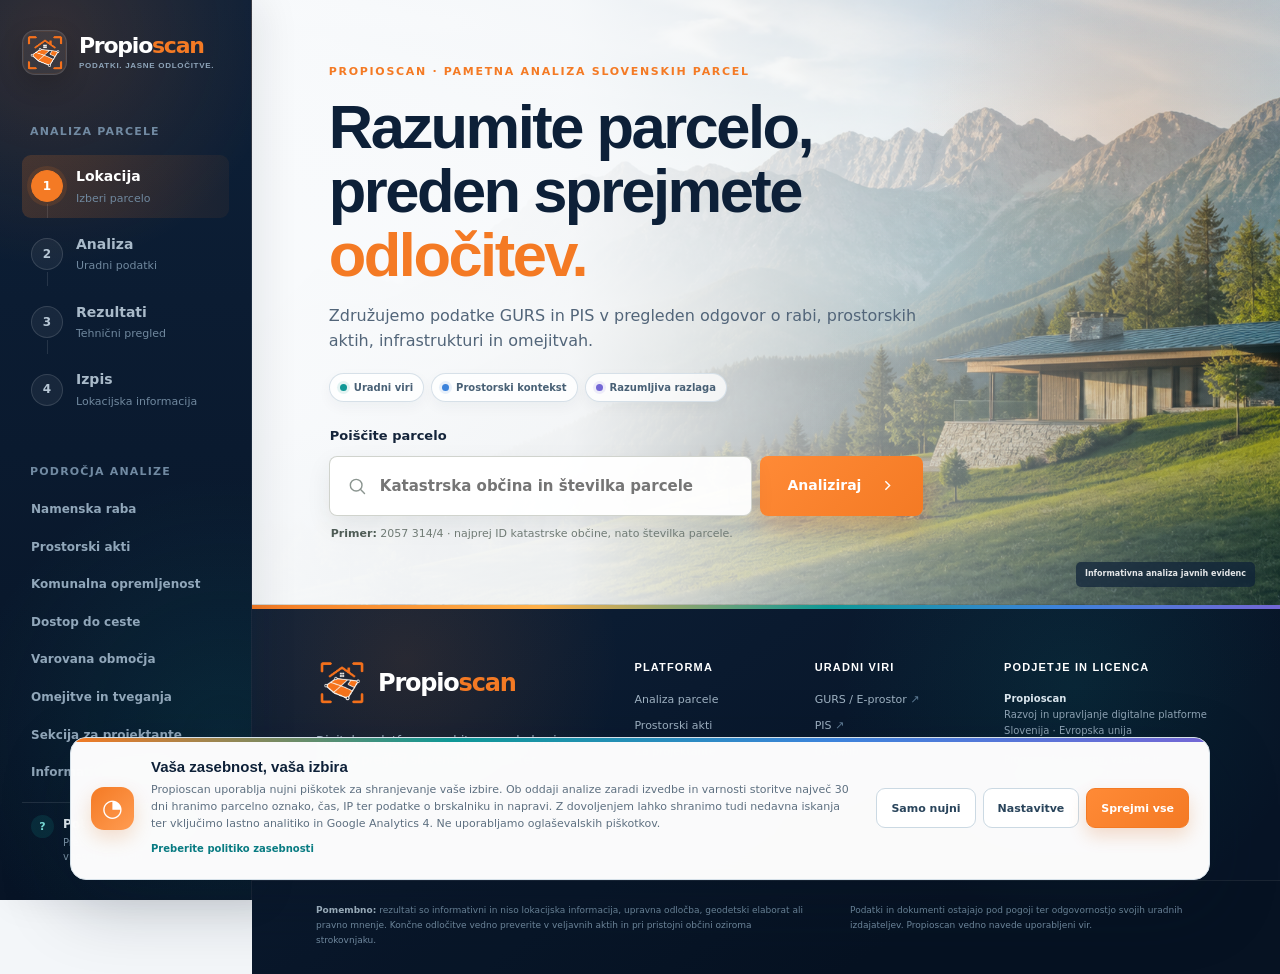
==== commit dad6be5c: "Add consent-gated Google Analytics support" ====
--- a/static/index.html
+++ b/static/index.html
@@ -15,7 +15,7 @@
     <link rel="apple-touch-icon" href="/static/propioscan-mark.png">
     <title>Propioscan — pameten pregled nepremičnine</title>
     <link rel="stylesheet" href="/static/styles.css">
-    <script src="/static/app.js" defer></script>
+    <script src="/static/app.js?v=3" defer></script>
   </head>
   <body>
     <div class="app-shell">
@@ -316,7 +316,7 @@
       <div class="cookie-banner-icon" aria-hidden="true">◔</div>
       <div class="cookie-banner-copy">
         <strong>Vaša zasebnost, vaša izbira</strong>
-        <p>Propioscan uporablja nujni piškotek za shranjevanje vaše izbire. Ob oddaji analize zaradi izvedbe in varnosti storitve največ 30 dni hranimo parcelno oznako, čas, IP ter podatke o brskalniku in napravi. Z dovoljenjem lahko shranimo tudi nedavna iskanja in psevdonimni ID obiskovalca. Ne uporabljamo oglaševalskih piškotkov.</p>
+        <p>Propioscan uporablja nujni piškotek za shranjevanje vaše izbire. Ob oddaji analize zaradi izvedbe in varnosti storitve največ 30 dni hranimo parcelno oznako, čas, IP ter podatke o brskalniku in napravi. Z dovoljenjem lahko shranimo tudi nedavna iskanja ter vključimo lastno analitiko in Google Analytics 4. Ne uporabljamo oglaševalskih piškotkov.</p>
         <button type="button" data-privacy-open>Preberite politiko zasebnosti</button>
       </div>
       <div class="cookie-banner-actions">
@@ -346,7 +346,7 @@
         </label>
         <label class="privacy-choice">
           <input id="cookie-analytics" type="checkbox">
-          <span><strong>Psevdonimna analitika</strong><small>Strežnik za največ 90 dni shrani naključni ID brskalnika, čas in iskano parcelno oznako. Ločeni operativni zapis zahteve vsebuje tudi IP in tehnične podatke ter se hrani največ 30 dni ne glede na to izbiro. Ob izklopu izbrišemo analitični ID in povezavo z njim.</small></span>
+          <span><strong>Analitika uporabe</strong><small>Po soglasju vključimo lastno psevdonimno analitiko in Google Analytics 4 za oglede ter varne dogodke uporabe. Googlu ne pošiljamo parcelne oznake ali ID-ja opravila; oglaševanje, Google Signals in personalizacija ostanejo izključeni. Ločeni operativni zapis zahteve se hrani največ 30 dni ne glede na to izbiro.</small></span>
           <b>Izbirno</b>
         </label>
       </div>
@@ -360,6 +360,7 @@
               <tr><td><code>propioscan_cookie_consent</code></td><td>Nujni piškotek</td><td>Izbrane kategorije in različica soglasja</td><td>180 dni</td></tr>
               <tr><td><code>propioscan_recent_searches</code></td><td>Lokalna shramba</td><td>Največ 10 nedavnih parcelnih poizvedb</td><td>30 dni</td></tr>
               <tr><td><code>propioscan_visitor_id</code></td><td>Analitični piškotek, HttpOnly</td><td>Naključni psevdonimni ID za povezavo dovoljenih iskalnih dogodkov</td><td>90 dni</td></tr>
+              <tr><td><code>_ga</code>, <code>_ga_*</code></td><td>Google Analytics 4</td><td>Razlikovanje dovoljenih obiskov in sej; nastavita se šele po soglasju</td><td>Največ 90 dni</td></tr>
               <tr><td><code>propioscan_admin_session</code></td><td>Nujni skrbniški piškotek, HttpOnly</td><td>Zaščitena prijava v skrbniško ploščo; javnim obiskovalcem se ne nastavi</td><td>8 ur oziroma do odjave</td></tr>
             </tbody>
           </table>
@@ -375,7 +376,7 @@
 
     <dialog id="privacy-dialog" class="privacy-dialog privacy-policy-dialog" aria-labelledby="privacy-dialog-title">
       <div class="privacy-dialog-head">
-        <div><span>Različica 1.1 · 31. avgust 2026</span><h2 id="privacy-dialog-title">Politika zasebnosti</h2></div>
+        <div><span>Različica 1.2 · 31. avgust 2026</span><h2 id="privacy-dialog-title">Politika zasebnosti</h2></div>
         <button class="dialog-close" type="button" data-privacy-close aria-label="Zapri politiko zasebnosti">×</button>
       </div>
 
@@ -388,7 +389,7 @@
           <h3>2. Katere podatke obdelujemo</h3>
           <p>Za izvedbo in zaščito zahtevane analize zabeležimo parcelno oznako, identifikator in stanje opravila, čas zahteve, IP naslov, celoten uporabniški agent, iz njega določeno vrsto naprave, družino brskalnika in operacijskega sistema, jezik brskalnika ter gostitelja napotitvene strani. Zapis nastane ob oddaji analize, ne že ob navadnem ogledu strani.</p>
           <p>Za skrbniški pregled lahko iz IP-ja in uporabniškega agenta izračunamo kratko tehnično oznako skupine <code>T-*</code>. To je le približek: več oseb lahko uporablja isto oznako, ista oseba pa lahko uporablja več oznak. Oznake ne uporabljamo za avtomatizirano odločanje ali oglaševanje.</p>
-          <p>Če dovolite funkcionalno hrambo, brskalnik lokalno shrani nedavne poizvedbe. Če dovolite analitiko, shranimo naključni ID brskalnika, čas dogodka in iskano parcelno oznako ter ta ID povežemo z operativnim zapisom zahteve.</p>
+          <p>Če dovolite funkcionalno hrambo, brskalnik lokalno shrani nedavne poizvedbe. Če dovolite analitiko, shranimo naključni ID brskalnika, čas dogodka in iskano parcelno oznako ter ta ID povežemo z operativnim zapisom zahteve. Šele po istem soglasju se lahko naloži Google Analytics 4, ki prejme podatke o ogledu strani, približni državi, napravi, brskalniku, napotitvi in nadzorovanih dogodkih, kot so začetek ali zaključek analize, odprt rezultatni zavihek in prenos poročila. V dogodke za Google ne vključimo parcelne oznake, ID-ja opravila, vsebine dokumentov ali besedila napake.</p>
           <p>Za zaščito obrazca pred avtomatiziranimi zahtevami uporabljamo Cloudflare Turnstile. Pri varnostnem preverjanju lahko Cloudflare obdela naslov IP ter tehnične podatke o brskalniku in napravi; preveritveni žeton je kratkotrajen in se uporabi samo za odobritev zahteve.</p>
           <p>Ne zbiramo imena ali e-pošte obiskovalca in ne ustvarjamo oglaševalskega profila. Naključni analitični ID in tehnična oznaka označujeta brskalnik oziroma tehnično okolje in nista potrjena identiteta osebe.</p>
         </section>
@@ -397,12 +398,13 @@
           <ul>
             <li><strong>Izvedba zahtevane analize in operativna evidenca:</strong> odgovor na vašo zahtevo ter zakoniti interes zagotavljanja delujoče in varne storitve, odpravljanja napak, preprečevanja zlorab in merjenja zanesljivosti.</li>
             <li><strong>Nedavna iskanja:</strong> vaše soglasje; funkcijo lahko zavrnete ali kadar koli izključite.</li>
-            <li><strong>Psevdonimna analitika:</strong> vaše soglasje; uporablja se za razumevanje uporabe in izboljšanje storitve.</li>
+            <li><strong>Analitika uporabe:</strong> vaše soglasje; lastna psevdonimna analitika in Google Analytics 4 se uporabljata za razumevanje uporabe, zanesljivosti in izboljšanje storitve. Google tag se pred soglasjem ne naloži.</li>
           </ul>
         </section>
         <section>
           <h3>4. Viri, prejemniki in prenosi</h3>
-          <p>Parcelna oznaka se uporablja pri poizvedbah v uradne vire GURS, PIS, GeoHub in eVRD. Varnostni signal pošljemo ponudniku Cloudflare za preverjanje Turnstile; parcelne oznake mu ne pošiljamo. Če je omogočen AI-povzetek, se parcelno omejeni izseki in strukturirani prostorski podatki pošljejo ponudniku OpenAI; celotni PDF-ji se ne pošiljajo. Ponudniki lahko podatke obdelujejo zunaj EGP na podlagi veljavnih pogodbenih in drugih ustreznih zaščit.</p>
+          <p>Parcelna oznaka se uporablja pri poizvedbah v uradne vire GURS, PIS, GeoHub in eVRD. Varnostni signal pošljemo ponudniku Cloudflare za preverjanje Turnstile; parcelne oznake mu ne pošiljamo. Če je omogočen AI-povzetek, se parcelno omejeni izseki in strukturirani prostorski podatki pošljejo ponudniku OpenAI; celotni PDF-ji se ne pošiljajo.</p>
+          <p>Po soglasju za analitiko je prejemnik podatkov tudi Google Analytics. Google lahko pri omrežni zahtevi prejme IP naslov ter podatke o strani, napotitvi, času, brskalniku in napravi; oglaševalski signali, Google Signals, personalizacija in povezovanje z Google Ads so v naši izvedbi izključeni. Ponudniki lahko podatke obdelujejo zunaj EGP na podlagi veljavnih pogodbenih in drugih ustreznih zaščit.</p>
           <p>Propioscan podatkov ne prodaja in ne uporablja oglaševalskih ali profilirnih piškotkov.</p>
         </section>
         <section>
@@ -411,6 +413,7 @@
             <li>izbira piškotkov: 180 dni;</li>
             <li>nedavna iskanja v vašem brskalniku: 30 dni oziroma do preklica;</li>
             <li>psevdonimni ID in dovoljeni analitični dogodki: največ 90 dni;</li>
+            <li>analitična piškotka Google Analytics 4: največ 90 dni; dogodkovni podatki v storitvi Google Analytics največ 2 meseca;</li>
             <li>operativni zapisi zahtev z IP-jem in tehničnimi podatki: največ 30 dni;</li>
             <li>rezultati zaključenega ali neuspelega opravila: največ 30 dni;</li>
             <li>neuspešni poskusi skrbniške prijave: največ 24 ur;</li>
@@ -420,7 +423,7 @@
         </section>
         <section>
           <h3>6. Vaše pravice</h3>
-          <p>Glede na pogoje GDPR lahko zahtevate dostop, popravek, izbris, omejitev obdelave, prenosljivost in ugovarjate obdelavi. Soglasje lahko kadar koli prekličete v nastavitvah piškotkov. Pritožbo lahko vložite pri <a href="https://www.ip-rs.si/" target="_blank" rel="noopener noreferrer">Informacijskem pooblaščencu Republike Slovenije <span>↗</span></a>.</p>
+          <p>Glede na pogoje GDPR lahko zahtevate dostop, popravek, izbris, omejitev obdelave, prenosljivost in ugovarjate obdelavi. Soglasje lahko kadar koli prekličete v nastavitvah piškotkov; s tem ustavimo prihodnje Google meritve in izbrišemo analitične piškotke v brskalniku, prej zbrani podatki pa se izbrišejo po navedenem roku hrambe. Pritožbo lahko vložite pri <a href="https://www.ip-rs.si/" target="_blank" rel="noopener noreferrer">Informacijskem pooblaščencu Republike Slovenije <span>↗</span></a>.</p>
         </section>
         <section>
           <h3>7. Avtomatizirana razlaga</h3>
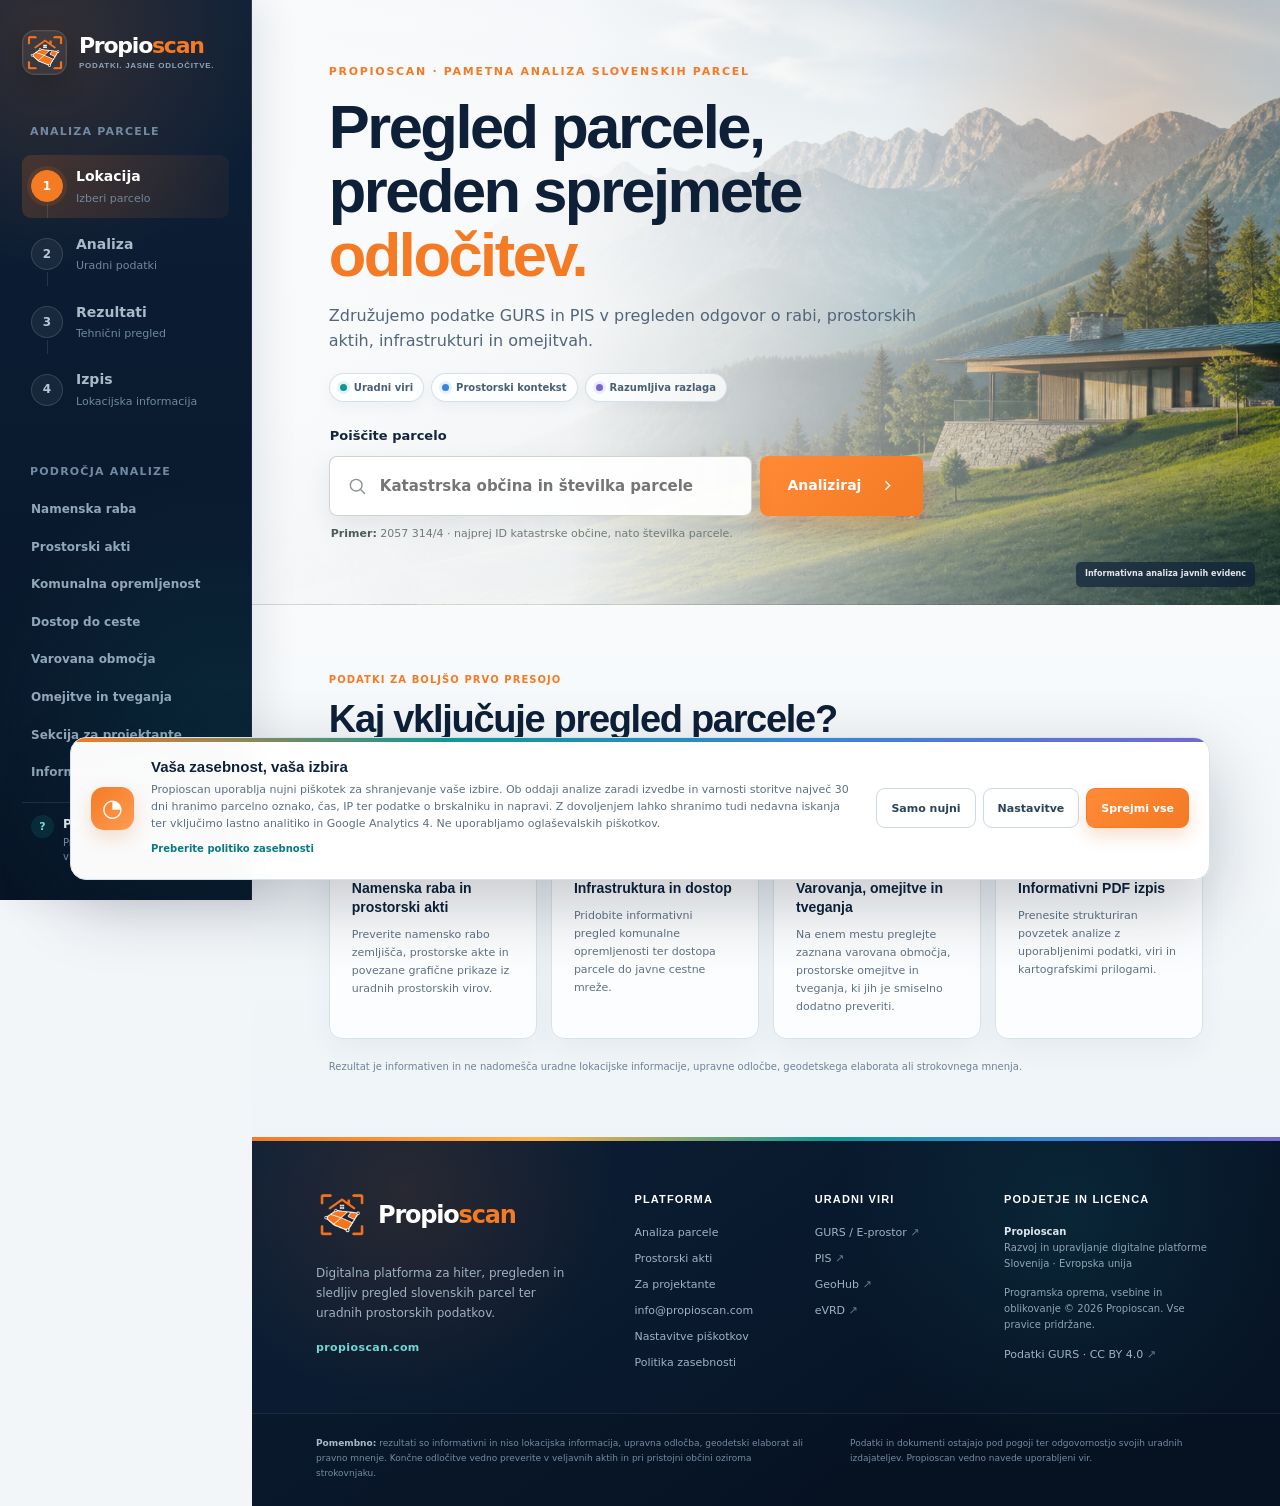
==== commit afc5713f: "Add Google Search metadata and discovery files" ====
--- a/static/index.html
+++ b/static/index.html
@@ -3,17 +3,72 @@
   <head>
     <meta charset="utf-8">
     <meta name="viewport" content="width=device-width, initial-scale=1">
-    <meta name="description" content="Propioscan združi uradne podatke GURS, PIS in druge prostorske evidence v razumljiv pregled slovenske parcele.">
+    <meta name="description" content="Preverite slovensko parcelo z uradnimi podatki GURS in PIS: namensko rabo, prostorske akte, infrastrukturo, omejitve in informativni PDF izpis.">
+    <meta name="robots" content="index, follow, max-image-preview:large, max-snippet:-1, max-video-preview:-1">
     <meta name="theme-color" content="#0d2038">
-    <meta property="og:title" content="Propioscan — pameten pregled nepremičnine">
-    <meta property="og:description" content="Uradni prostorski podatki, razloženi za boljše nepremičninske odločitve.">
+    <meta property="og:site_name" content="Propioscan">
+    <meta property="og:locale" content="sl_SI">
+    <meta property="og:title" content="Pregled parcele in prostorski akti | Propioscan">
+    <meta property="og:description" content="Namenska raba, prostorski akti, infrastruktura, omejitve in informativni PDF izpis za slovenske parcele.">
     <meta property="og:type" content="website">
     <meta property="og:url" content="https://propioscan.com/">
-    <meta property="og:image" content="https://propioscan.com/static/propioscan-mark.png">
+    <meta property="og:image" content="https://propioscan.com/static/alpine-parcel-hero.png">
+    <meta property="og:image:width" content="1942">
+    <meta property="og:image:height" content="809">
+    <meta property="og:image:alt" content="Slovenska parcela v alpski pokrajini">
+    <meta name="twitter:card" content="summary_large_image">
+    <meta name="twitter:title" content="Pregled parcele in prostorski akti | Propioscan">
+    <meta name="twitter:description" content="Namenska raba, prostorski akti, infrastruktura, omejitve in informativni PDF izpis za slovenske parcele.">
+    <meta name="twitter:image" content="https://propioscan.com/static/alpine-parcel-hero.png">
+    <meta name="twitter:image:alt" content="Slovenska parcela v alpski pokrajini">
     <link rel="canonical" href="https://propioscan.com/">
+    <link rel="alternate" hreflang="sl-SI" href="https://propioscan.com/">
     <link rel="icon" type="image/png" href="/static/propioscan-mark.png">
     <link rel="apple-touch-icon" href="/static/propioscan-mark.png">
-    <title>Propioscan — pameten pregled nepremičnine</title>
+    <link rel="preload" as="image" href="/static/alpine-parcel-hero.png" fetchpriority="high">
+    <title>Pregled parcele in prostorski akti | Propioscan</title>
+    <script type="application/ld+json">
+      {
+        "@context": "https://schema.org",
+        "@graph": [
+          {
+            "@type": "Organization",
+            "@id": "https://propioscan.com/#organization",
+            "name": "Propioscan",
+            "url": "https://propioscan.com/",
+            "logo": "https://propioscan.com/static/propioscan-mark.png",
+            "email": "info@propioscan.com"
+          },
+          {
+            "@type": "WebSite",
+            "@id": "https://propioscan.com/#website",
+            "url": "https://propioscan.com/",
+            "name": "Propioscan",
+            "description": "Pregled slovenskih parcel z javnimi prostorskimi podatki GURS in PIS.",
+            "inLanguage": "sl-SI",
+            "publisher": { "@id": "https://propioscan.com/#organization" }
+          },
+          {
+            "@type": "SoftwareApplication",
+            "@id": "https://propioscan.com/#application",
+            "name": "Propioscan",
+            "url": "https://propioscan.com/",
+            "applicationCategory": "BusinessApplication",
+            "operatingSystem": "Any",
+            "browserRequirements": "Zahteva sodoben spletni brskalnik z omogočenim JavaScriptom.",
+            "description": "Spletna aplikacija za informativni pregled namenske rabe, prostorskih aktov, infrastrukture, omejitev in tveganj za slovenske parcele.",
+            "inLanguage": "sl-SI",
+            "isAccessibleForFree": true,
+            "offers": {
+              "@type": "Offer",
+              "price": "0",
+              "priceCurrency": "EUR"
+            },
+            "publisher": { "@id": "https://propioscan.com/#organization" }
+          }
+        ]
+      }
+    </script>
     <link rel="stylesheet" href="/static/styles.css">
     <script src="/static/app.js?v=3" defer></script>
   </head>
@@ -71,7 +126,7 @@
           <section class="hero" aria-labelledby="hero-title">
             <div class="hero-content">
               <div class="eyebrow">Propioscan · pametna analiza slovenskih parcel</div>
-              <h1 id="hero-title">Razumite parcelo,<br>preden sprejmete <span>odločitev.</span></h1>
+              <h1 id="hero-title">Pregled parcele,<br>preden sprejmete <span>odločitev.</span></h1>
               <p class="hero-copy">Združujemo podatke GURS in PIS v pregleden odgovor o rabi, prostorskih aktih, infrastrukturi in omejitvah.</p>
 
               <div class="hero-trust" aria-label="Ključne prednosti platforme">
@@ -265,6 +320,33 @@
               </div>
             </div>
           </section>
+
+          <section class="seo-overview" aria-labelledby="seo-overview-title">
+          <div class="seo-overview-intro">
+            <span>Podatki za boljšo prvo presojo</span>
+            <h2 id="seo-overview-title">Kaj vključuje pregled parcele?</h2>
+            <p>Propioscan na enem mestu združi javno dostopne prostorske podatke za slovenske parcele in jih predstavi v razumljivi obliki. Vnesite katastrsko občino in parcelno številko ter preverite ključne podatke pred nakupom, prodajo, načrtovanjem gradnje ali pogovorom z občino.</p>
+          </div>
+          <div class="seo-feature-grid">
+            <article>
+              <h3>Namenska raba in prostorski akti</h3>
+              <p>Preverite namensko rabo zemljišča, prostorske akte in povezane grafične prikaze iz uradnih prostorskih virov.</p>
+            </article>
+            <article>
+              <h3>Infrastruktura in dostop</h3>
+              <p>Pridobite informativni pregled komunalne opremljenosti ter dostopa parcele do javne cestne mreže.</p>
+            </article>
+            <article>
+              <h3>Varovanja, omejitve in tveganja</h3>
+              <p>Na enem mestu preglejte zaznana varovana območja, prostorske omejitve in tveganja, ki jih je smiselno dodatno preveriti.</p>
+            </article>
+            <article>
+              <h3>Informativni PDF izpis</h3>
+              <p>Prenesite strukturiran povzetek analize z uporabljenimi podatki, viri in kartografskimi prilogami.</p>
+            </article>
+          </div>
+          <p class="seo-overview-note">Rezultat je informativen in ne nadomešča uradne lokacijske informacije, upravne odločbe, geodetskega elaborata ali strokovnega mnenja.</p>
+          </section>
         </main>
 
         <footer id="legal-notice" class="site-footer">
--- a/static/styles.css
+++ b/static/styles.css
@@ -875,6 +875,21 @@
 .technical-badge { color: #ffba82; border-color: rgba(244, 122, 36, .28); background: rgba(244, 122, 36, .12); }
 .compact-section { border-color: #d8e3e9; background: rgba(255, 255, 255, .72); }
 
+.seo-overview {
+  padding: 62px clamp(28px, 6vw, 92px);
+  color: var(--ink);
+  background: linear-gradient(180deg, #f8fafc, #eef4f7);
+}
+.seo-overview-intro { max-width: 820px; }
+.seo-overview-intro > span { color: var(--orange); font-size: 10px; font-weight: 850; letter-spacing: 1.05px; text-transform: uppercase; }
+.seo-overview h2 { margin: 8px 0 12px; color: var(--navy); font: 800 clamp(27px, 3vw, 38px)/1.12 "Manrope", sans-serif; letter-spacing: -1.3px; }
+.seo-overview-intro p { margin: 0; color: #526579; font-size: 14px; line-height: 1.75; }
+.seo-feature-grid { margin-top: 30px; display: grid; grid-template-columns: repeat(4, minmax(0, 1fr)); gap: 14px; }
+.seo-feature-grid article { padding: 22px; border: 1px solid #d8e3e9; border-radius: 13px; background: rgba(255, 255, 255, .82); box-shadow: 0 10px 28px rgba(23, 50, 75, .05); }
+.seo-feature-grid h3 { margin: 0 0 9px; color: var(--navy); font: 800 14px/1.35 "Manrope", sans-serif; }
+.seo-feature-grid p { margin: 0; color: #607285; font-size: 11px; line-height: 1.65; }
+.seo-overview-note { margin: 20px 0 0; color: #718296; font-size: 10px; line-height: 1.6; }
+
 .site-footer {
   position: relative;
   padding: 0;
@@ -907,6 +922,7 @@
 .footer-legal strong { color: #a8bac8; }
 
 @media (max-width: 1180px) {
+  .seo-feature-grid { grid-template-columns: repeat(2, minmax(0, 1fr)); }
   .footer-main { grid-template-columns: 1.3fr 1fr 1fr; }
   .footer-company { grid-column: 1 / -1; padding-top: 25px; border-top: 1px solid rgba(255, 255, 255, .08); }
 }
@@ -928,6 +944,9 @@
   .hero-content { overflow: visible; }
   .hero-trust { margin-bottom: 21px; gap: 6px; }
   .hero-trust span { padding: 5px 8px; font-size: 9px; }
+  .seo-overview { padding: 45px 22px; }
+  .seo-feature-grid { grid-template-columns: 1fr; gap: 10px; }
+  .seo-feature-grid article { padding: 19px; }
   .footer-main { padding: 42px 22px 34px; grid-template-columns: 1fr; gap: 30px; }
   .footer-company { grid-column: auto; padding-top: 25px; }
   .footer-legal { padding: 22px; grid-template-columns: 1fr; gap: 13px; }
